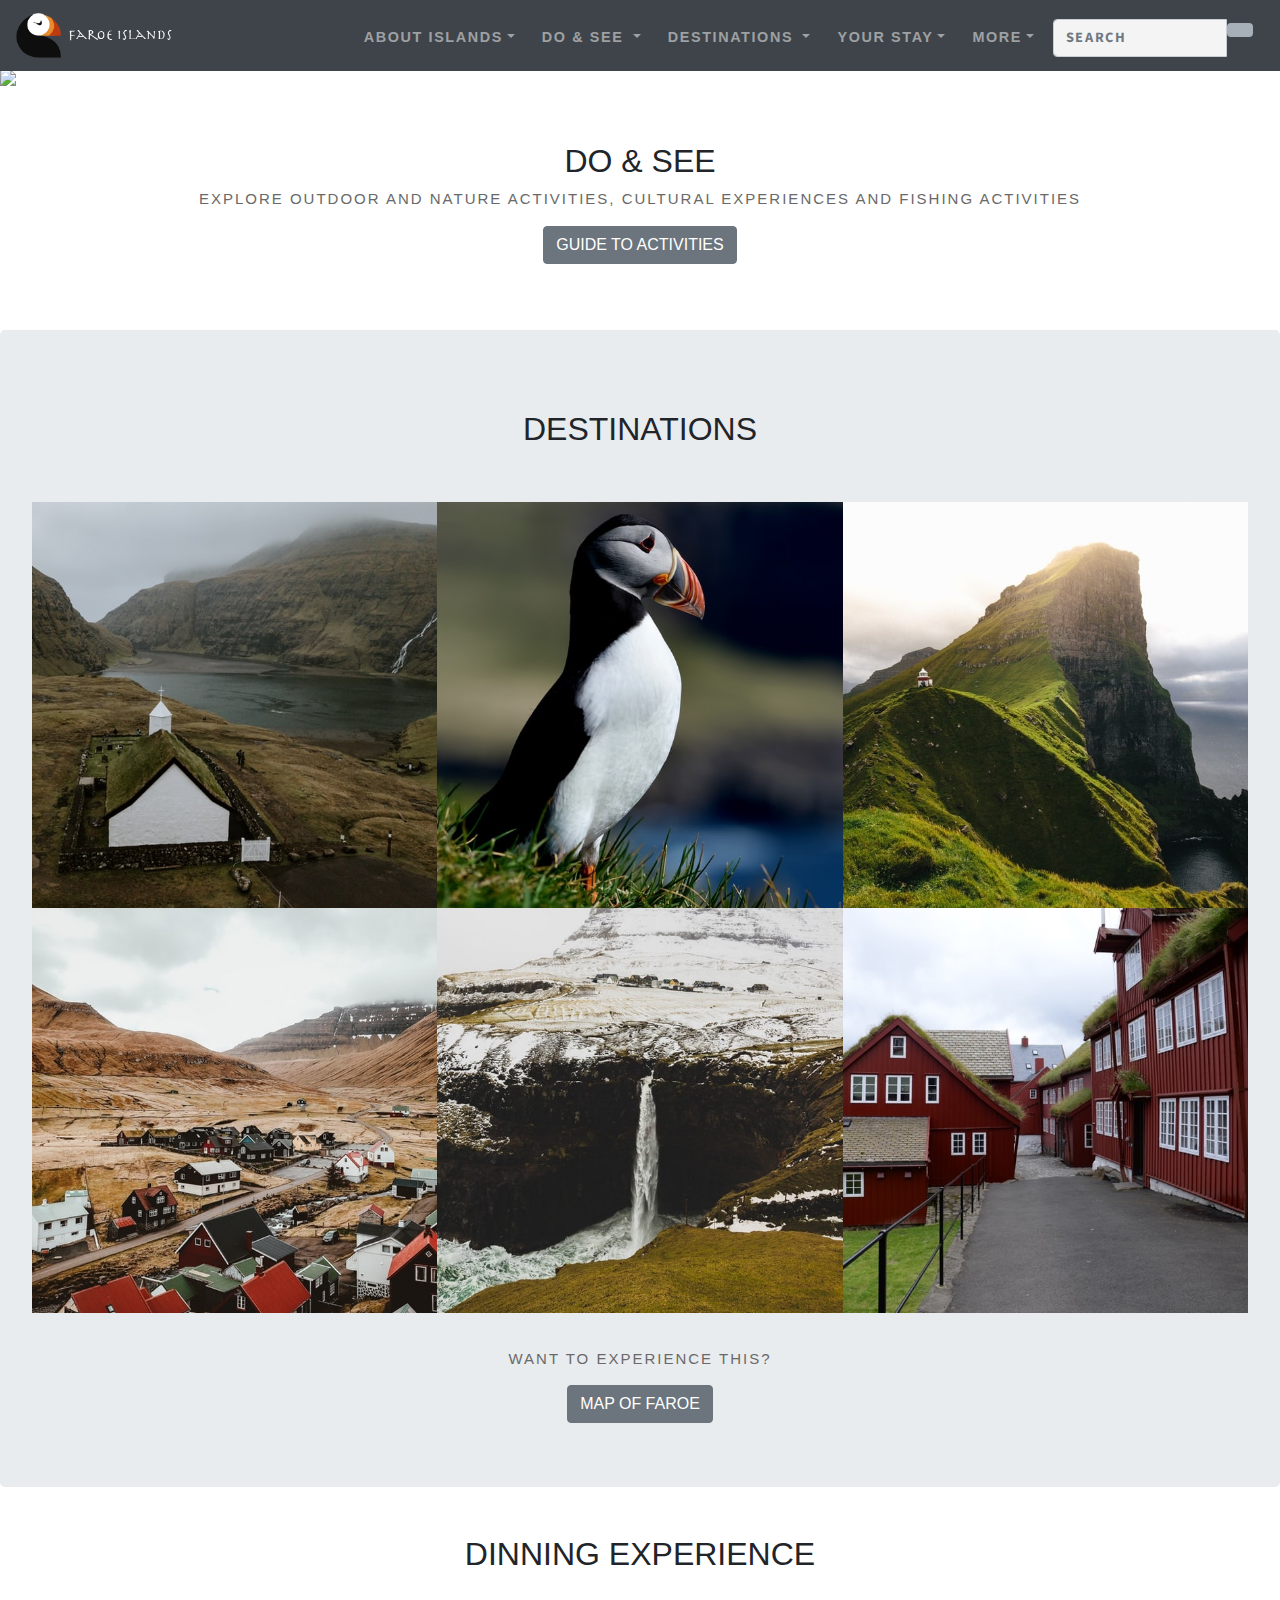
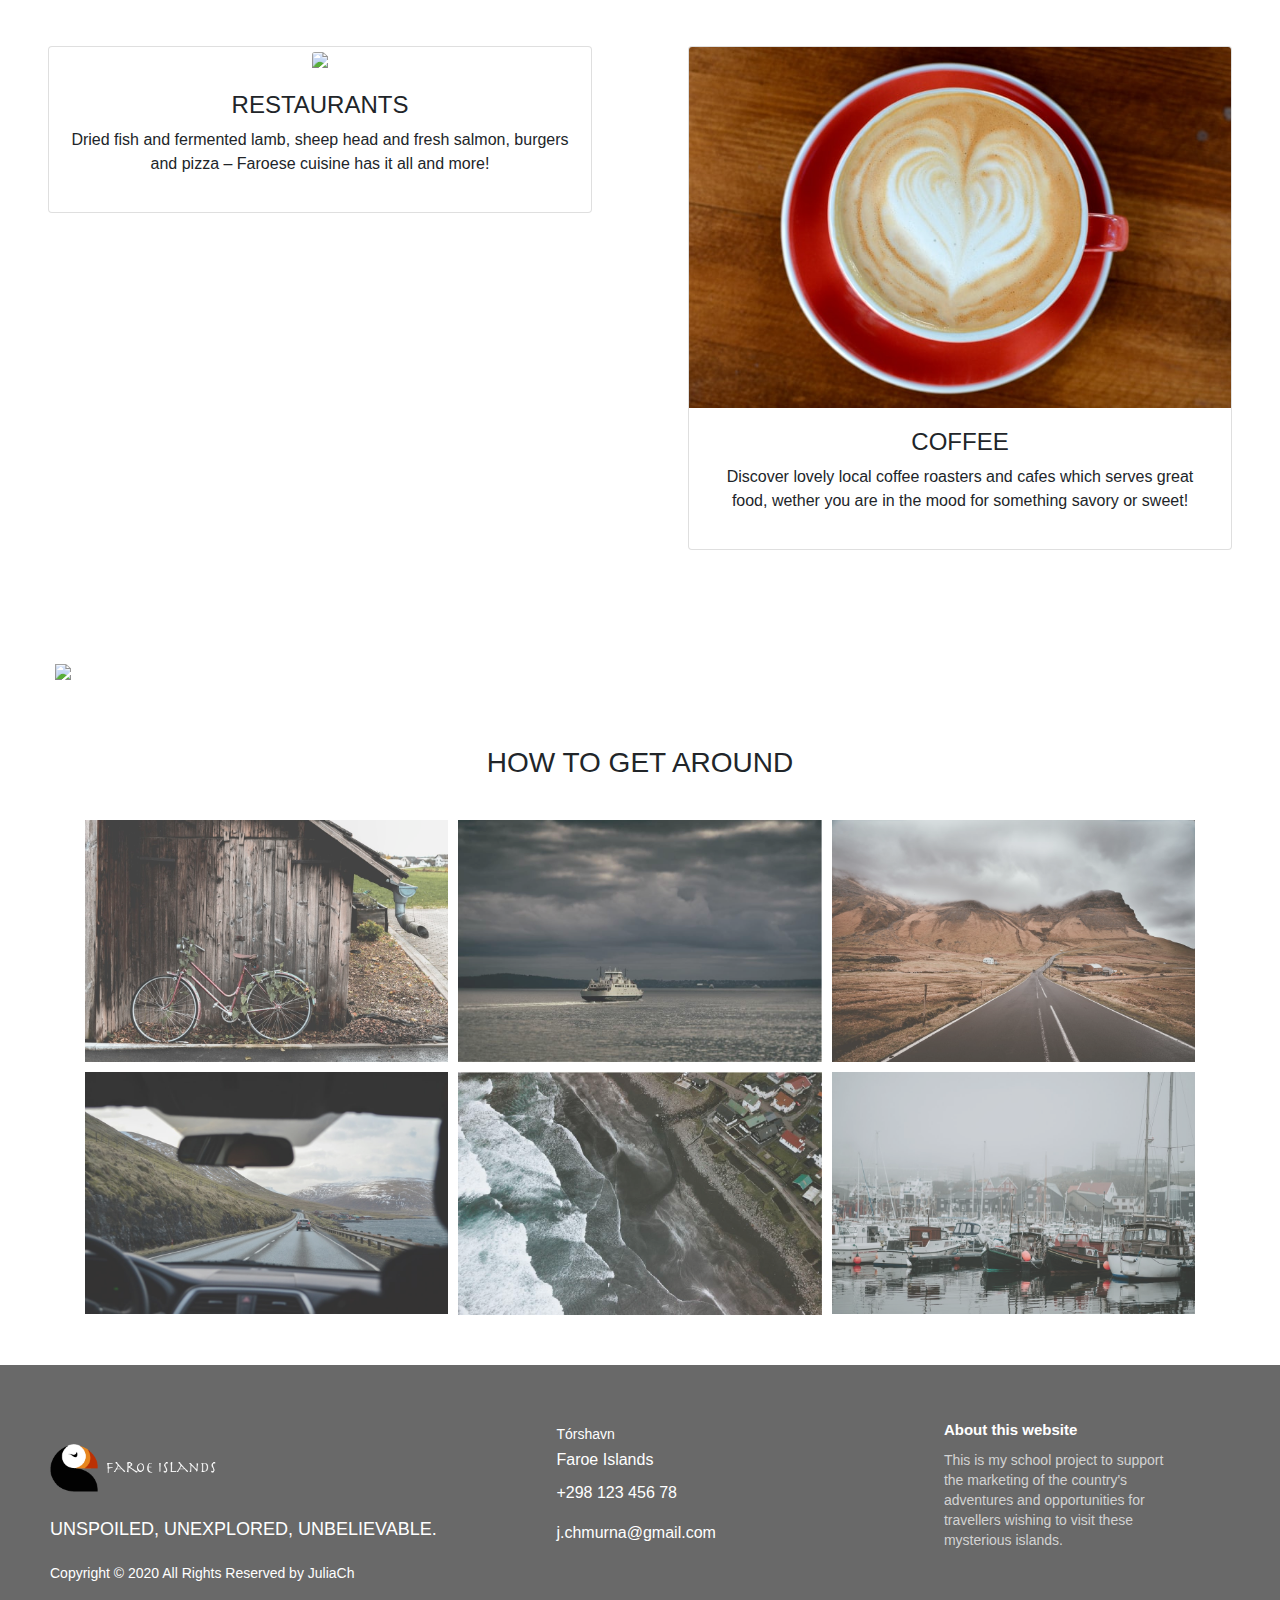
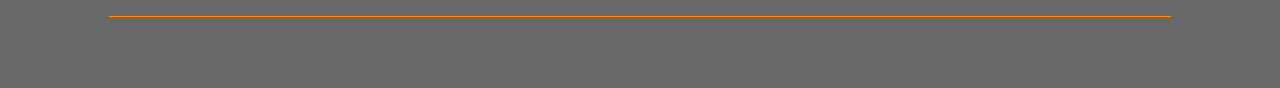
==== index.html @ 55c0b0cd "Add Rest" ====
<!DOCTYPE html>
<html lang="en">
<head>
	<meta charset="utf-8">
	<meta name="viewport" content="width=device-width, initial-scale=1">
	<title>Visit Faroe Islands</title>
	<link rel="stylesheet" href="style.css">
    <link rel="stylesheet" href="bootstrap-4.1.3-dist/css/bootstrap.min.css">
    <link rel="stylesheet" href="css/fixed.css">
    
</head>

<body data-spy="scroll" data-target="#navbarResponsive">

<!--- Start About Faroe Section -->
<div id="about faroe" >

<!--- Navigation -->
<nav class="navbar navbar-expand-xl navbar-dark bg-dark fixed-top">
    <a class="navbar-brand" href="index.html"><img src="img/pufi.png" alt="logo">
    </a>
    <button class="navbar-toggler" type="button" data-toggle="collapse" data-target="#navbarResponsive">
    <span class="navbar-toggler-icon"></span>
    </button>
    
    <div class="collapse navbar-collapse" id="navbarResponsive">
        <ul class="navbar-nav ml-auto">
            
            <li class="nav-item dropdown">
                <a class="nav-link dropdown-toggle" href="about.html" id="navbarDropdown" role="button" data-toggle="dropdown">About Islands</a>
                <div class="dropdown-menu" aria-labelledby="navbarDown">
                    <a class="dropdown-item" href="about.html#practical">Practical Info</a>
                    <a class="dropdown-item" href="about.html#nature">Nature</a>
                    <a class="dropdown-item" href="about.html#culture">Culture</a>
                    

                </div>
            </li>
            
            
            
            <li class="nav-item dropdown">
                <a class="nav-link dropdown-toggle" href="do&see.html" id="navbarDropdown" role="button" data-toggle="dropdown">Do & See </a>
                <div class="dropdown-menu" aria-labelledby="navbarDown">
                    <a class="dropdown-item" href="do&see.html#activities">Activities</a>
                    <a class="dropdown-item" href="do&see.html#events">Events</a>
                </div>
            </li>
            
            
            <li class="nav-item dropdown">
                <a class="nav-link dropdown-toggle" href="destinations.html" id="navbarDropdown" role="button" data-toggle="dropdown">Destinations </a>
                <div class="dropdown-menu" aria-labelledby="navbarDown">
                    <a class="dropdown-item" href="destinations.html#mapoffaroe">Map of Faroe</a>
                    <a class="dropdown-item" href="destinations.html#destinationsbyinterest">Destinations by interest</a>
                </div>
            </li>
            
            
            
        
            <li class="nav-item dropdown">
                <a class="nav-link dropdown-toggle" href="stay.html" id="navbarDropdown" role="button" data-toggle="dropdown">Your Stay</a>
                <div class="dropdown-menu" aria-labelledby="navbarDown">
                    <a class="dropdown-item" href="stay.html#transport">Transport</a>
                    <a class="dropdown-item" href="stay.html#accommodation">Accommodation</a>
                    <a class="dropdown-item" href="stay.html#restaurants">Restaurants</a>
                </div>
            </li>
            
            
            
            
            
            <li class="nav-item dropdown">
                <a class="nav-link dropdown-toggle" href="#" id="navbarDropdown" role="button" data-toggle="dropdown">More</a>
                <div class="dropdown-menu" aria-labelledby="navbarDown">
                    <a class="dropdown-item" href="more.html#gallery">Gallery</a>
                    <a class="dropdown-item" href="more.html#artickles">Articles</a>
                </div>
            </li>
            
            
            
           <li>
                <form class="navbar-form" role="search">
                    <div class="input-group">
                    <input type="text" class="form-control" placeholder="Search" name="q"/>
                    <div class="input-group-btn">
                    <button class="btn btn-default" type="submit"><i class="fa fa-search"></i></button>
                    </div>
                    </div>
                </form>    
            </li>
            
            
        </ul>
    </div>
</nav>
<!--- End Navigation -->

 

</div> <!--- End Carouel Inner -->
    
  
    
    
    
    
    <div id="carouselExampleIndicators" class="carousel slide" data-ride="carousel" data-interval="5000">
    <ol class="carousel-indicators">
        <li data-target="#carouselExampleIndicators" data-slide-to="0" class="active"></li>
        <li data-target="#carouselExampleIndicators" data-slide-to="1"></li>
        <li data-target="#carouselExampleIndicators" data-slide-to="2"></li> 
    </ol>
    
    <div class="carousel-inner" role="listbox">  
        <!--- 1.slide -->
        <div class="carousel-item active">
            <img class="d-block w-100" src="img/front/waterfall.jpg">
            <div class="carousel-caption d-none d-md-block">
                <h1>WELCOME TO MYSTICAL FAROE ISLANDS</h1>
                <a class="btn btn-outline-light btn-lg" href="more.html#gallery">Explore</a>
            </div>
        </div>
        <!--- 2. slide -->
        <div class="carousel-item">
            <img class="d-block w-100" src="img/front/2.jpg">
            <div class="carousel-caption d-none d-md-block">
                <h1>WELCOME TO MYSTICAL FAROE ISLANDS</h1>
                <a class="btn btn-outline-light btn-lg" href="more.html#gallery">Explore</a>
            </div>
        </div>
        <!--- 3. slide -->
        <div class="carousel-item">
            <img class="d-block w-100" src="img/front/rocks.jpg">
            <div class="carousel-caption d-none d-md-block">
                <h1>WELCOME TO MYSTICAL FAROE ISLANDS</h1>
                <a class="btn btn-outline-light btn-lg" href="more.html#gallery">Explore</a>
            </div>
        </div>
      </div> <!--- End Carouel Inner -->  
        
    <!--- Previous and Next Buttons --> 
    <a class="carousel-control-prev" href="#carouselExampleIndicators" role="button" data-slide="prev">
        <span class="carousel-control-prev-icon" aria-hidden="true"></span>
    </a>
    
    <a class="carousel-control-next" href="#carouselExampleIndicators" role="button" data-slide="next">
        <span class="carousel-control-next-icon" aria-hidden="true"></span>
    </a>
    </div><!--- End Image Slider -->    
    

    
    
    
<!--- Start Do & See Section -->
<div id="do & see" class="offset" style="padding-bottom: 50px">
    
<div class="col-12 narrow text-center">
    <h2>DO & SEE</h2>
    <p class="lead">Explore outdoor and nature activities, cultural experiences and fishing activities</p>
    <a class="btn btn-secondary btn-md" href="do&see.html#activities" >GUIDE TO ACTIVITIES</a>
    
</div>
    
</div>
<!--- End Do & See Section -->   
    
    
    
    
    
<!--- Start Destinations Section -->

    <div id="destinations" class="offset">
    <div class="jumbotron container-fluid">
        
        <div class="col-12 text-center">
            <h2 class="heading" style="text-transform: uppercase; padding-bottom: 30px" >Destinations</h2>
        </div>

   
        
    <div class="row no-padding">
    
        <div class="col-sm-4">
            <div class="destinations">
            <a href="destinations.html#destinationsbyinterest">
                <img src="destinations/saksun.jpeg">
                </a>
            </div> 
        </div>
    
    <div class="col-sm-4">
            <div class="destinations">
           <a href="destinations.html#destinationsbyinterest">
                <img src="destinations/mykines.jpeg">
                </a>
            </div>  
        </div>
        
        
        <div class="col-sm-4">
            <div class="destinations">
           <a href="destinations.html#destinationsbyinterest">
                <img src="destinations/kalsoy.jpeg">
                </a>
            </div> 
        </div>
        
        <div class="col-sm-4">
            <div class="destinations">
            <a href="destinations.html#destinationsbyinterest">
                <img src="destinations/gjogv.jpeg">
                </a>
            </div> 
        </div>
        
        <div class="col-sm-4">
            <div class="destinations">
            <a href="destinations.html#destinationsbyinterest">
                <img src="destinations/vagar.jpeg">
                </a>
            </div> 
        </div>
        
        
        <div class="col-sm-4">
            <div class="destinations">
            <a href="destinations.html#destinationsbyinterest">
                <img src="destinations/torshavn.jpeg">
                </a> 
            </div> 
        </div>
    
    
        <div class="col-12 narrow text-center">
        <p class="lead" style="padding-top: 35px;">Want to experience this?</p>
        <a class="btn btn-secondary btn-md" href="destinations.html#mapoffaroe" style="text-transform: uppercase">Map of Faroe</a>
        </div>
    
        
    </div><!--- End Row -->
    </div><!--- End Jumbotron -->
    
    </div>
<!--- End Destinations Section --> 
    
    
<!--- Start Your Stay SectionA-TEAM --> 
    
    <div id="team" class="offset">
        
        <div class="col-12 text-center">
        <h2 class="heading" style="text-transform: uppercase">dinning experience</h2>
        <div class="heading-underline"></div>
        </div>
        
    <div class="row padding">   
        
        <div class="col-md-6">
            <div class="card text-center">
                <a href="stay.html#restaurants">
                <img class="card-img-top" src="img/destinations/koks.jpeg">
                    </a>
                <div class="card-body">
                    <h4 style="text-transform: uppercase">Restaurants</h4>
                    <p>Dried fish and fermented lamb, sheep head and fresh salmon, burgers and pizza – Faroese cuisine has it all and more!</p>
                </div>
            </div>
        </div>  
        
        <div class="col-md-6">
            <div class="card text-center">
                <a href="destinations.html#coffee">
                <img class="card-img-top" src="img/kaffe.jpeg">
                </a>
                <div class="card-body">
                    <h4 style="text-transform: uppercase">Coffee</h4>
                    <p>Discover lovely local coffee roasters and cafes which serves great food, wether you are in the mood for something savory or sweet!</p>
                </div>
            </div>
        </div> 
        
    </div> <!---End of Row -->
    
    </div>
    
<!--- End Your Stay SectionA-TEAM -->

    
<!--- Start Your TEST na 2.jumbotron -->  
<div id="#transport">
 <div class="imagetop"><img src="img/byinterest.jpeg"/></div>
    
<h3 style="text-transform: uppercase; padding-bottom: 30px; text-align: center;">How to get around</h3> 
<div class="container" style="padding-bottom: 40px">
	<div class="gallery">
       
        <div class="content">
             <a href="stay.html#bike">
            <div class="content-overlay"></div>
            
            <img class="content-image" src="img/plan/bike.jpeg" width="100%" height="auto">
                <div class="content-details fadeIn-top">
               <h3>RENT A BIKE</h3>
                    <p>be as a local</p>
                </div>  
            </a>
        </div> 
        
        
        <div class="content">
            <a href="stay.html#car">
            <div class="content-overlay"></div>
            <img class="content-image" src="img/plan/car.jpeg" width="100%" height="auto">
                <div class="content-details fadeIn-top">
               <h3>rent a car</h3>
                    <p>be flexible</p>
                </div>
            </a>
        </div> 
		
        <div class="content">
            <a href="stay.html#ferry">
            <div class="content-overlay"></div>
            <img class="content-image" src="img/plan/ferryc.jpg" width="100%" height="auto">
                <div class="content-details fadeIn-top">
               <h3>Take a ferry</h3>
                    <p>don't get seasick</p>
                </div>
            </a>
        </div> 
        
			
		<div class="content">
            <a href="stay.html#fly">
            <div class="content-overlay"></div>
            <img class="content-image" src="img/plan/flyc.jpg" width="100%" height="auto">
                <div class="content-details fadeIn-top">
               <h3>Take a flight</h3>
                    <p>enjoy views</p>
                </div>
                </a>
        </div> 
		
		<div class="content">
            <a href="stay.html#public">
            <div class="content-overlay"></div>
            <img class="content-image" src="img/plan/public.jpeg" width="100%" height="auto">
                <div class="content-details fadeIn-top">
               <h3>Take public transport</h3>
                    <p>travel with locals</p>
                </div>
                </a>
        </div> 
		
        <div class="content">
            <a href="stay.html#boat">
            <div class="content-overlay"></div>
            <img class="content-image" src="img/plan/boat.jpeg" width="100%" height="auto">
                <div class="content-details fadeIn-top">
               <h3>Take a boat</h3>
                    <p>islands won't stop you</p>
                </div>
                </a>
        </div>  
          
	</div> 
</div>
</div>
   
    
    
    
    
    
    
    
    
    
    
    
    
    
   
<!--- End Your TEST na 2.j --> 
<!--- End Events Section --> 
    
    
<!--- Start Footer -->


<footer class="footer-distributed">

			<div class="footer-left">

                <div>
                <img src="img/pufi.png">
                <a href="about.html"></a>
                </div>
				
                <div class="text">
				<p>Unspoiled, Unexplored, Unbelievable.</p>
                </div>
                
                <p class="copyright-text">Copyright &copy; 2020 All Rights Reserved by 
         JuliaCh
            </p>
                
                
			</div>

			<div class="footer-center">

				<div>
					<i class="fa fa-map-marker"></i>
					<p><span>Tórshavn</span> Faroe Islands</p>
				</div>

				<div>
					<i class="fa fa-phone"></i>
					<p>+298 123 456 78</p>
				</div>

				<div>
					<i class="fa fa-envelope"></i>
					<p><a href="mailto:sj.chmurna@gmail.com">j.chmurna@gmail.com</a></p>
				</div>

			</div>

			<div class="footer-right">

				<p class="footer-company-about">
					<span>About this website</span>
					This is my school project to support the marketing of the country's adventures and opportunities for travellers wishing to visit these mysterious islands.

				</p>

				<div class="footer-icons">

					<a href="https://www.facebook.com/VisitFaroeIslands/" target="_blank"><i class="fab fa-facebook-square"></i></a>
                    <a href="https://www.instagram.com/visitfaroeislands/?hl=en" target="_blank"><i class="fab fa-instagram"></i></a>
                    <a href="https://twitter.com/visitfaroe?lang=en" target="_blank"><i class="fab fa-twitter-square"></i></a>

				</div>

			</div>
            <hr class="socket">
   
		</footer>

<!--- End Footer-->
<!--- Script Source Files -->
<script src="js/jquery-3.3.1.min.js"></script>
<script src="bootstrap-4.1.3-dist/js/bootstrap.min.js"></script>
<script src="https://use.fontawesome.com/releases/v5.6.1/js/all.js"></script>
<!--- End of Script Source Files -->

   
    
</body>
</html>
---- style.css ----
@import url('https://fonts.googleapis.com/css?family=Source+Sans+Pro:400,600&display=swap');

body{
    overflow-x: hidden;
    font-family: 'Source Sans Pro', ;
    color: #505962; 
}

.offset:before {
    height: 3.8rem;
    margin-top: -3.8rem;
    content: "";
    display: block;
}

.navbar {
    text-transform: uppercase;
    font-weight: 700;
    font-size: .9rem;
    letter-spacing: .1rem;
    background-color: rgba (0, 0, 0, 0.6) !important; 
    opacity: 0.95;
}
.navbar-brand img {
    height: 45px; 
}
.navbar-nav li {
    padding-right: .7rem;   
}
.navbar-dark .navbar-nav .navbar-form {
    padding-top: .3rem;
}

.navbar-dark .navbar-nav .nav-link {
    padding-top: .8rem;
}

.navbar-dark .navbar-nav .nav-link.active,
.navbar-dark .navbar-nav .nav-link:hover {
    color: darkorange!important; 
}

.navbar-nav .dropdown-menu {
    font-family: 'Source Sans Pro';
    text-transform: uppercase;
    font-weight: 700;
    font-size: .9rem;
    letter-spacing: .1rem;
    width: 250px;
}


.navbar-dark .navbar-nav .dropdown-item.active,
.navbar-dark .navbar-nav .dropdown-item:hover {
    color: darkorange!important; 
}
.navbar-dark .navbar-nav .fa-search.active,
.navbar-dark .navbar-nav .fa-search:hover {
    color: darkorange!important; 
}

.navbar-form input {
    font-family: 'Source Sans Pro';
    text-transform: uppercase;
    font-weight: 700;
    font-size: .9rem;
    letter-spacing: .1rem;
    background-color: white; 
    opacity: 0.95;
}

.navbar-form button {
    background-color: #A3ACB6; 
}

.navbar-form {
    width: 200px;
}




/*--- Carousel --*/


#carouselExampleIndicators .btn-lg {
    border-width: medium;
    border-radius: 0;
    font-size: 0.8rem;
    text-transform: uppercase;
    margin-top: .5rem;
}

#carouselExampleIndicators .carousel-caption {
  position: absolute;
  right: ((100% - $carousel-caption-width) / 2);
  bottom: 20px;
  left: ((100% - $carousel-caption-width) / 2);
  z-index: 10;
  padding-top: 20px;
  padding-bottom: 20px;
  top: 50%;
  text-align: center;
}

.carousel-item {
    padding-top: 70px;
    padding-bottom: 40px;
}

/*-- Do & See Section --*/

.jumbotron {
    border-radius: 0;
    padding: 3rem 0 1rem;
    margin-bottom: 0;
}
h3.heading {
    font-size: 1.9rem;
    font-weight: 700;
    text-transform: uppercase;
    padding-bottom: 1.9rem;
}

/*--- Destinations Photos --*/

.destinations img {
    max-width: 100%;
    transition: transform .5s ease;
}
.row.no-padding [class*=col-] {
    padding: 0;
}
.destinations img:hover {
    transform: scale(1.1);
    cursor: zoom-in;
}
.destinations {
    overflow: hidden;
}
.card {
    margin: 2rem;
}


/*--- Media queries Carousel --*/
@media (max-width: 767px) {
        #carouselExampleIndicators .carousel-caption h1 {
        font-size: 1rem;
        letter-spacing: .15rem;
        padding-bottom: .5rem;
        text-align: center;
        }
        #carouselExampleIndicators .btn-lg {
        font-size: .5rem;
        border-width:thin;
        border-radius: 0;
        text-transform: uppercase;
        margin-top: 0;
        }
}



.narrow {
    width: 75%,
    margin: 0 auto;
    padding-top: 2rem;
}



#destinations .p {
    text-align: center;
}
















/*--- Contact and footer --*/

.footer-distributed {
    background-color: dimgrey;
    color: white;
    padding: 2rem 0 2rem;
    margin: 0rem;
    padding: 55px 50px;
}
.footer-distributed img {
    height: 3rem;
    margin: 1.5rem 0;
}
.footer-distributed a {
    color: white;
}
    
hr.socket {
    border-top: .07rem solid darkorange;
    width: 90%;
    text-align: right;
}




.footer-distributed .footer-left,
.footer-distributed .footer-center,
.footer-distributed .footer-right{
	display: inline-block;
	vertical-align: top;
}

/* Footer left */

.footer-distributed .footer-left {
	width: 40%;
}

.footer-distributed .footer-left .text {
	text-transform: uppercase;
    font-size: 18px;
}

.footer-distributed .footer-left .copyright-text {
	font-size: 14px;
    margin-top: 20px;
    font-weight: lighter;
}


/* Footer Center */

.footer-distributed .footer-center{
	width: 35%;
}

.footer-distributed .footer-center i{
	color: #ffffff;
	font-size: 25px;
	width: 38px;
	height: 38px;
	border-radius: 50%;
	text-align: center;
	line-height: 42px;
	margin: 10px 15px;
	vertical-align: middle;
}

.footer-distributed .footer-center i.fa-envelope{
	font-size: 17px;
	line-height: 38px;
}

.footer-distributed .footer-center p {
	display: inline-block;
	color: #ffffff;
    font-weight:400;
	vertical-align: middle;
	margin:0;
}

.footer-distributed .footer-center p span {
	display:block;
	font-weight: normal;
	font-size:14px;
	line-height:2;
}

.footer-distributed .footer-center p a:hover{
	color: darkorange;
}

.footer-distributed .footer-links a:before {
  content: "|";
  font-weight:300;
  font-size: 20px;
  left: 0;
  color: #fff;
  display: inline-block;
  padding-right: 5px;
}

.footer-distributed .footer-links .link-1:before {
  content: none;
}

/* Footer Right */

.footer-distributed .footer-right{
	width: 20%;
}

.footer-distributed .footer-company-about{
	line-height: 20px;
	color:  lightgrey;
	font-size: 14px;
	font-weight: normal;
	margin: 0;
}

.footer-distributed .footer-company-about span{
	display: block;
	color:  #ffffff;
	font-size: 15px;
	font-weight: bold;
	margin-bottom: 10px;
}



footer svg.svg-inline--fa {
    font-size: 1.6rem;
    margin: 1.2rem .5rem 0 0;
}
footer svg.svg-inline--fa:hover {
    color: darkorange;
}
.footer-right a:hover {
    color: darkorange;  
}



@media (max-width: 767px) {

	.footer-distributed{
		font: 14px font-family: 'Source Sans Pro';
	}

	.footer-distributed .footer-left,
	.footer-distributed .footer-center,
	.footer-distributed .footer-right{
		display: block;
		width: 100%;
		margin-bottom: 40px;
		text-align: center;
	}

	.footer-distributed .footer-center i{
		margin-left: 0;
	}

}


/*--gallery clickable--*/
.gallery { 
    -webkit-column-count: 3;
    -moz-column-count: 3;
    column-count: 3;
    -webkit-column-gap: 10px;
    -moz-column-gap: 10px;
    column-gap: 10px;
    margin-top: 10px;
    overflow: hidden;
}

.gallery img { 
    width: 100%; 
    height: auto;
    transition: 800ms;
    margin-bottom: 10px;
    opacity: 0.8;
    
}

.gallery img:hover {
    opacity: 0.6;
}


@media screen and (max-width: 767px) {
	.gallery { 
        -webkit-column-count: 2;
        -moz-column-count: 2;
        column-count: 2;
    }
	.gallery div { margin: 0; 
        width: 200px;
    }
}

@media screen and (max-width: 479px) {
    .gallery { 
        -webkit-column-count: 1;
        -moz-column-count: 1;
        column-count: 1;
    }
    .gallery div { 
        margin: 0; 
        width: 200px;
    }
}






.overlay { 
  color:white;
  position: absolute;
  z-index:12;
  top:70%;
  left:0;
  width:100%;
  text-align:center;
}


.gallery .content {
  position: relative;
  width: 100%;
  max-width: 400px;
  max-height: 320px;
  margin: 0px;
  overflow: hidden;
  float:inherit;
}

.gallery .content-overlay {
  position: absolute;
  height: 100%;
  width: 100%;
  left: 0;
  top: 0;
  bottom: 0;
  right: 0;
  opacity: 0;
  -webkit-transition: all 0.4s ease-in-out 0s;
  -moz-transition: all 0.4s ease-in-out 0s;
  transition: all 0.4s ease-in-out 0s;
}

.content:hover .content-overlay {
  opacity: 0.3;
}

.content-image {
  width: 100%;
  height: 100%;
}

.content-details {
  position: absolute;
  text-align: center;
  padding-left: 1em;
  padding-right: 1em;
  width: 100%;
  top: 50%;
  left: 50%;
  opacity: 0;
  -webkit-transform: translate(-50%, -50%);
  -moz-transform: translate(-50%, -50%);
  transform: translate(-50%, -50%);
  -webkit-transition: all 0.3s ease-in-out 0s;
  -moz-transition: all 0.3s ease-in-out 0s;
  transition: all 0.3s ease-in-out 0s;
}

.content:hover .content-details {
  top: 50%;
  left: 50%;
  opacity: 1;
}

.content-details h3 {
  color: #fff;
    font-size: 20px;
  font-weight: 600;
  letter-spacing: 2px;
  margin-bottom: 8px;
  text-transform: uppercase;
}
.content-details p {
  color: #fff;
    font-size: 15px;
  font-weight: 300;
  letter-spacing: 2px;
  margin-bottom: 15px;
  text-transform: uppercase;
}

.fadeIn-top {
  top: 40%;
}


/*---first image in destinations --*/

.imagetop img {
  width: 100%;
  display: block;
  padding-top: 50px;
    padding-bottom: 50px;
}
.imagetop img {
  margin: 1rem;
}
@media (min-width: 767px) {
  .imagetop img {
    max-width: 1170px;
    margin: 1rem auto;
  } 
}








.col-12 p {
  color: dimgray;
    font-size: 15px;
  font-weight: 300;
  letter-spacing: 2px;
  margin-bottom: 15px;
  text-transform: uppercase;
}


/*---mediaDestinations--*/
@media screen and (max-width: 767px) {
	.row no-padding { 
        -webkit-column-count: 2;
        -moz-column-count: 2;
        column-count: 2;
    }
	.row no-padding div { margin: 0; 
        width: 200px;
    }
}

@media screen and (max-width: 479px) {
    .row no-padding { 
        -webkit-column-count: 1;
        -moz-column-count: 1;
        column-count: 1;
    }
    .row no-padding div { 
        margin: 0; 
        width: 200px;
    }
}






.col-12 .btn-secondary:hover {
    background-color: darkorange!important; 
}
---- css/fixed.css ----
/*--- Extra Bootstrap Column Padding --*/
[class*="col-"] {
  padding: 1rem;
}

/*--- Bootstrap Mobile Gutter Fix --*/
.row, .container-fluid {
margin-left: 0px!important;
margin-right: 0px!important;
}

/*--- Fix for Fixed Navbar jumping on scroll --*/
.fixed-top  {
 -webkit-backface-visibility: hidden;
}

/*--- Fixed Landing Page Section --*/
.landing {
  position: relative;
  width: 100%;
  height: 100vh;
  display: table;
  z-index: -1;
}
.home-wrap {
  clip: rect(0, auto, auto, 0);
  position: absolute;
  top: 0;
  left: 0;
  width: 100%;
  height: 100%;
}
.home-inner {
  position: fixed;
  display: table;
  top: 0;
  left: 0;
  width: 100%;
  height: 100%;
  background-size: cover;
  background-position: center center;
  -webkit-transform: translateZ(0);
          transform: translateZ(0);
  will-change: transform;
}

/*--- iOS Fixed Background Image --*/
.fixed-background {
  position: relative;
  width: 100%;
}
.fixed-wrap {
  clip: rect(0, auto, auto, 0);
  position: absolute;
  top: 0;
  left: 0;
  width: 100%;
  height: 100%;
  z-index: -999!important;
}
.fixed {
  position: fixed;
  display: block;
  top: 0;
  left: 0;
  width: 100%;
  height: 100%;
  background-size: cover;
  background-position: center center;
  -webkit-transform: translateZ(0);
          transform: translateZ(0);
  will-change: transform;
}
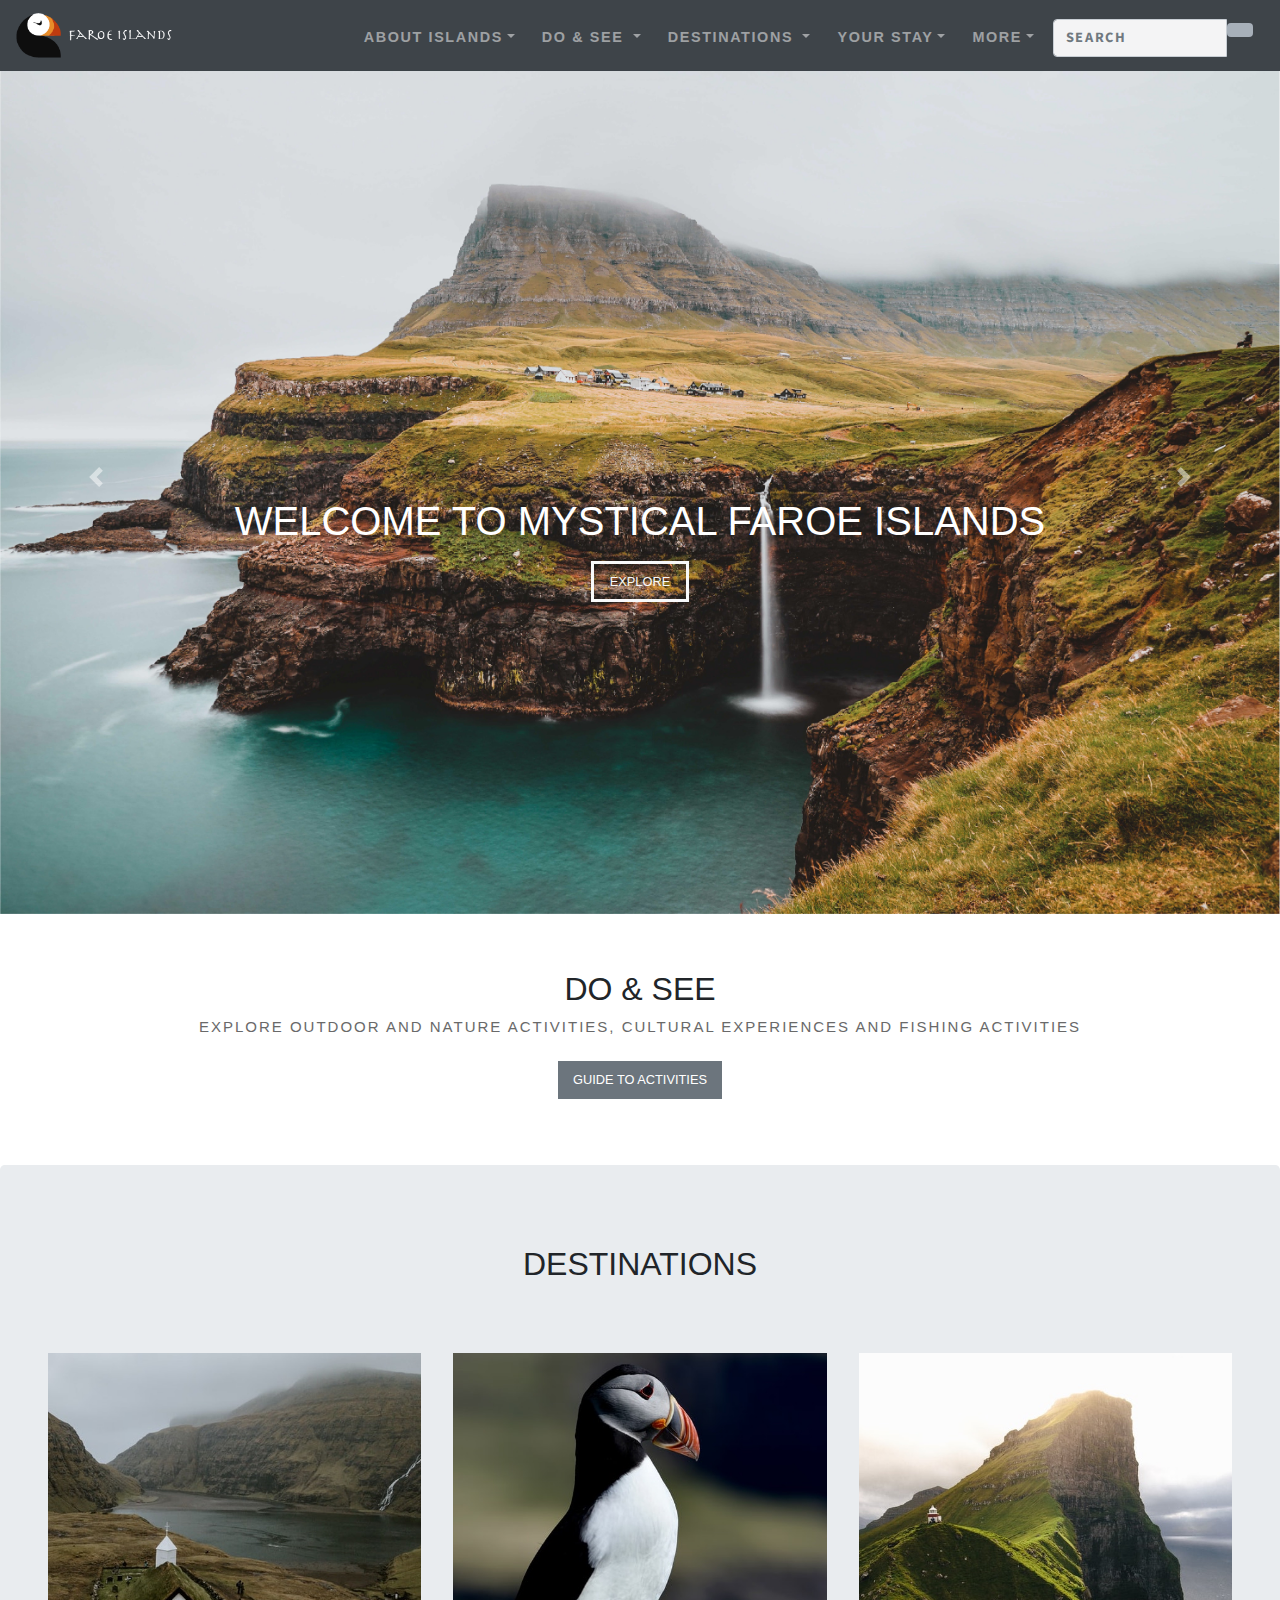
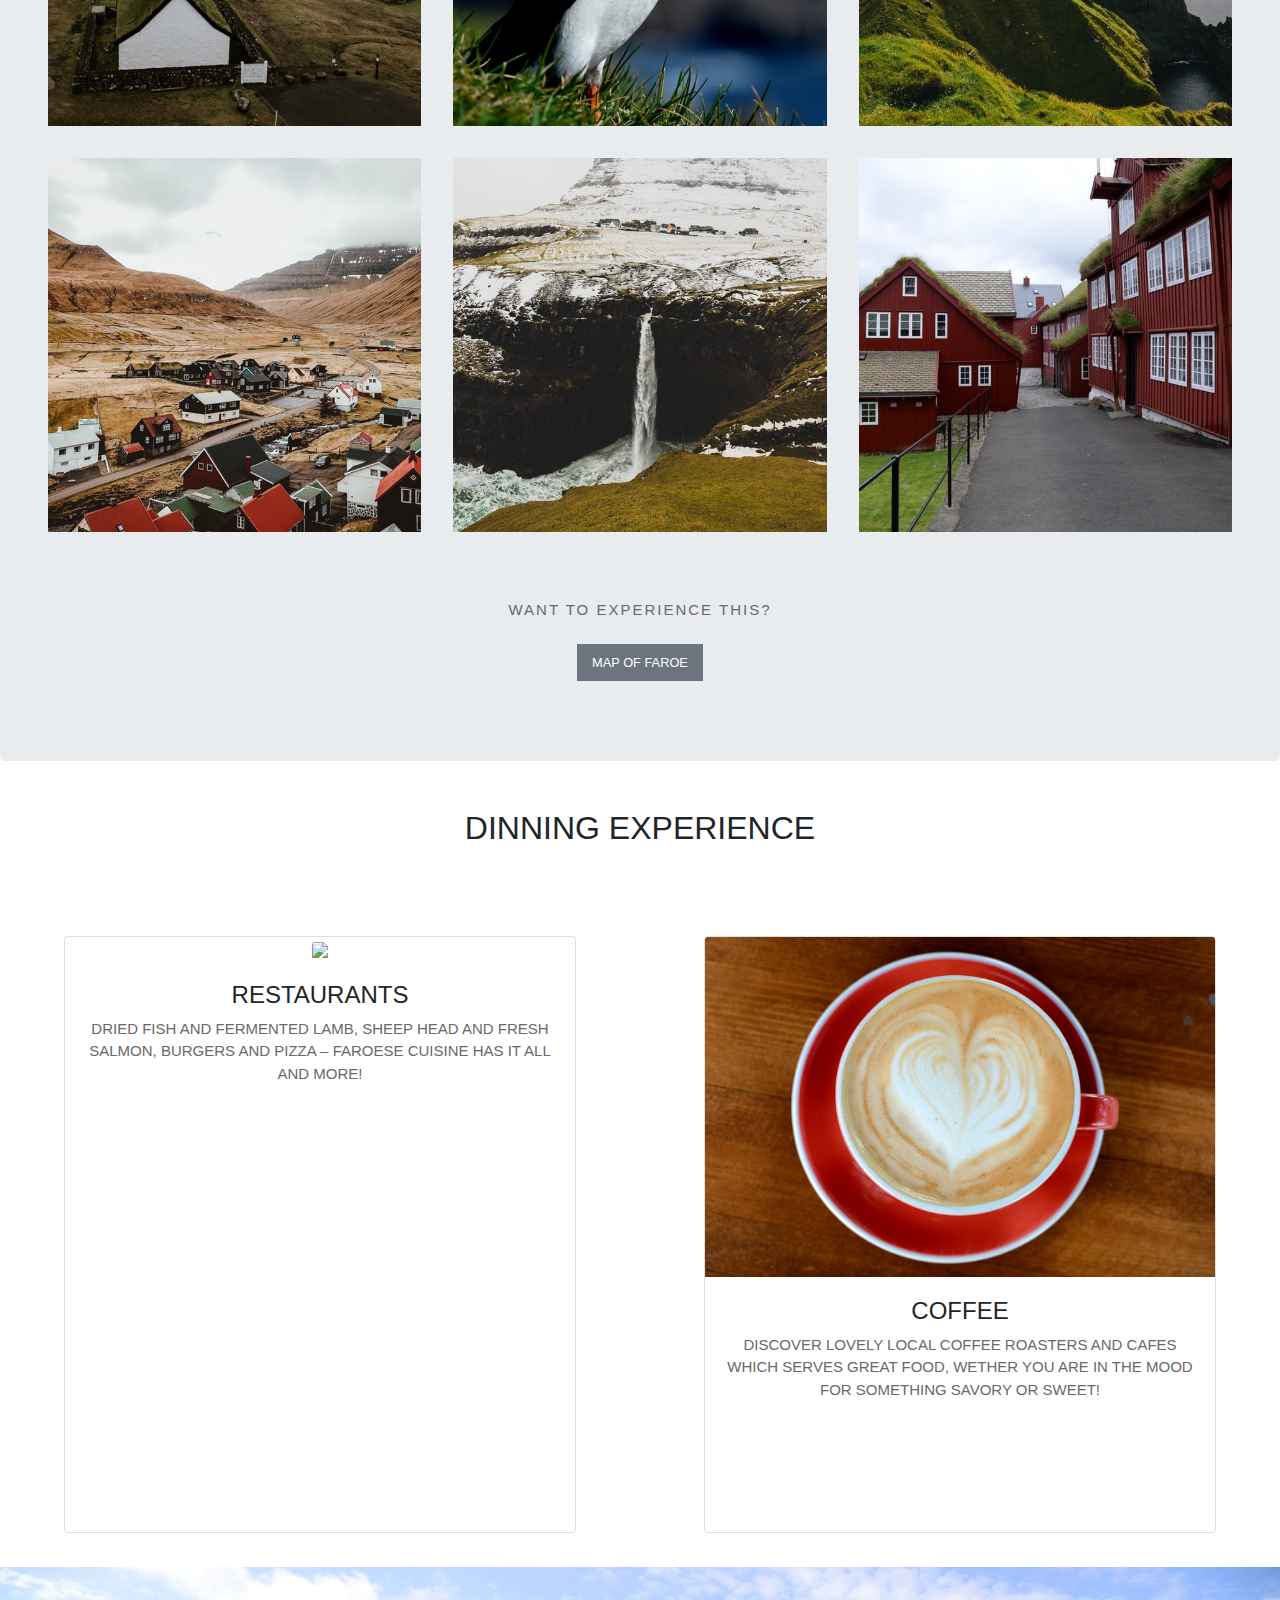
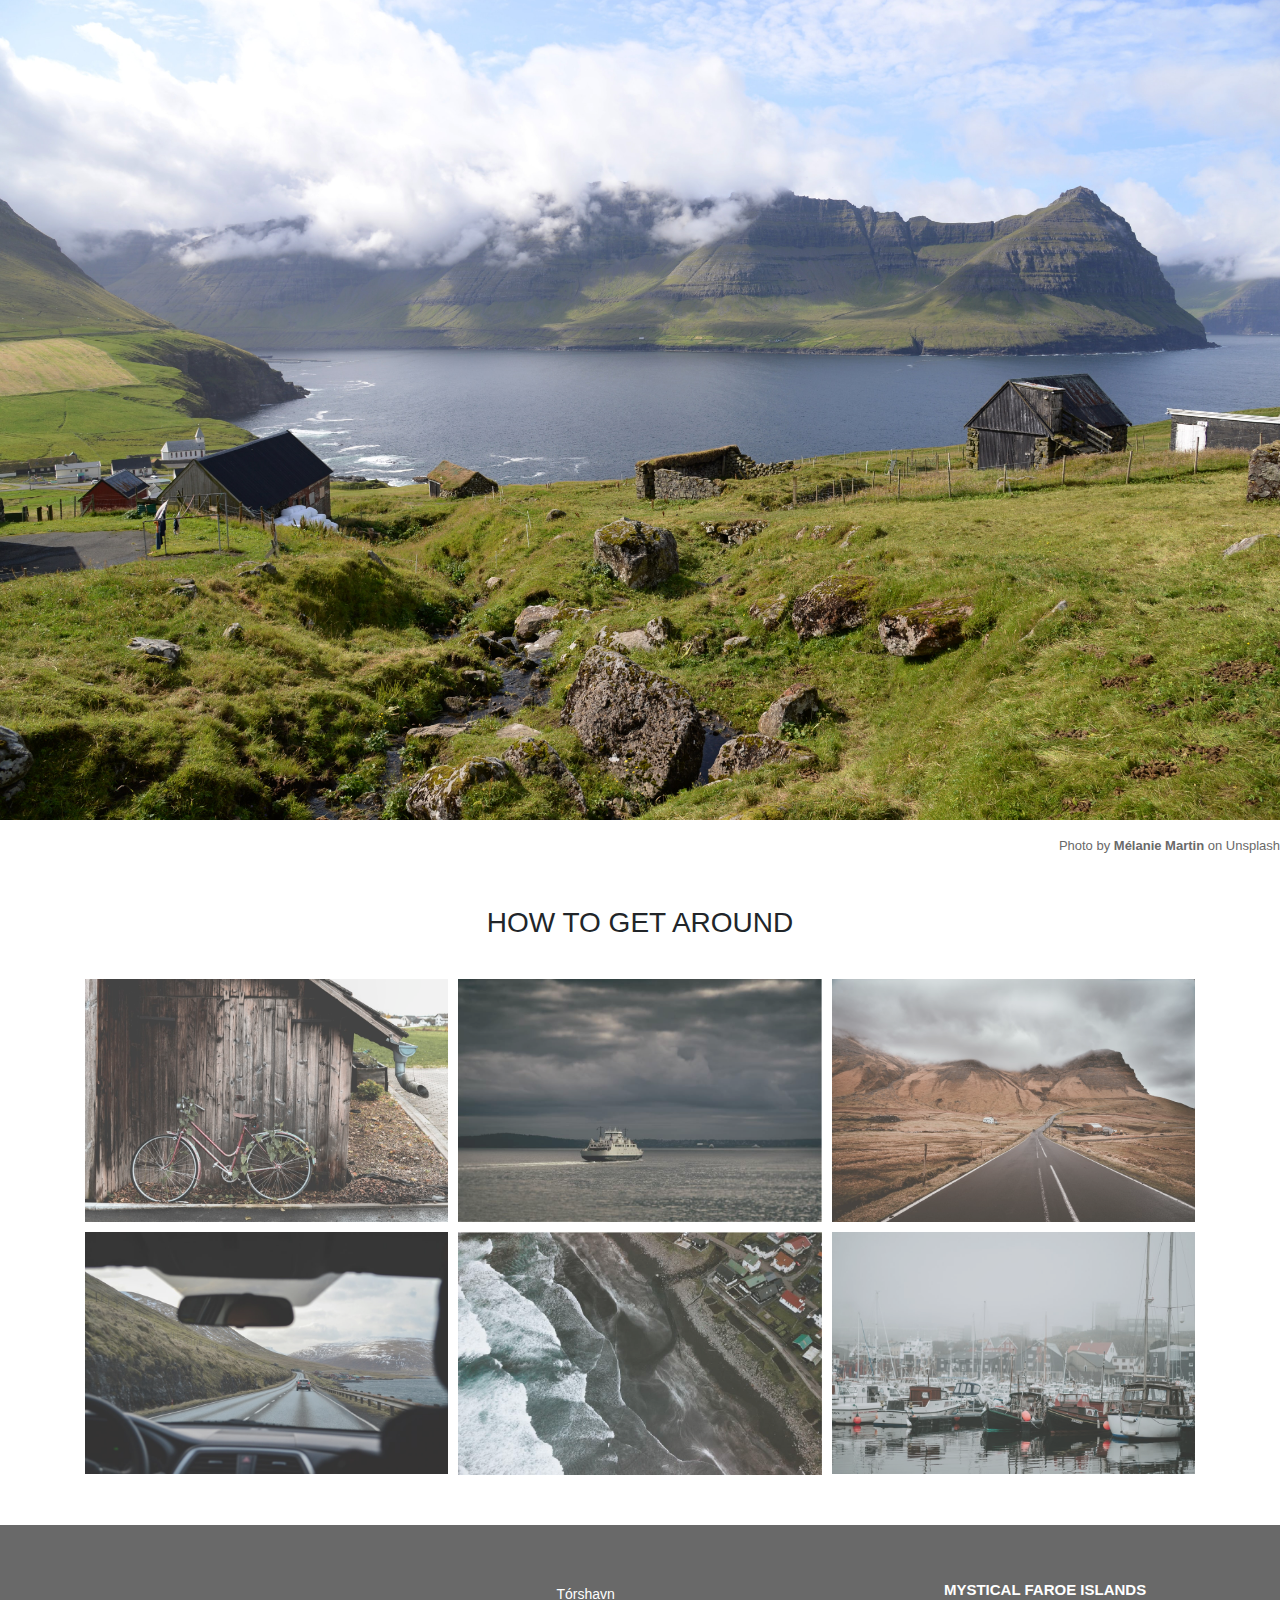
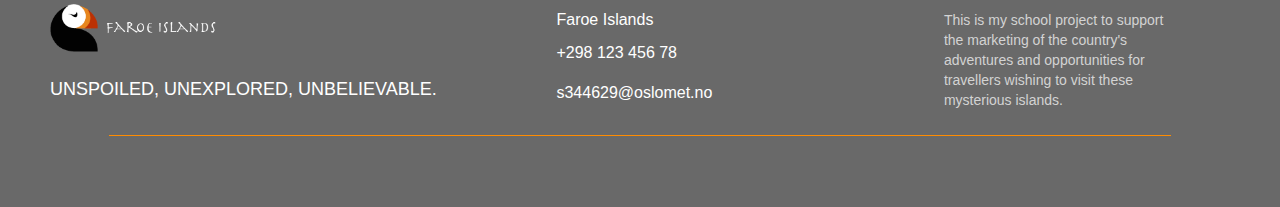
==== commit bf0c48e5: "Small changes" ====
--- a/index.html
+++ b/index.html
@@ -118,7 +118,7 @@
     <div class="carousel-inner" role="listbox">  
         <!--- 1.slide -->
         <div class="carousel-item active">
-            <img class="d-block w-100" src="img/front/waterfall.jpg">
+            <img class="d-block w-100" src="img/front/waterfalll.jpg">
             <div class="carousel-caption d-none d-md-block">
                 <h1>WELCOME TO MYSTICAL FAROE ISLANDS</h1>
                 <a class="btn btn-outline-light btn-lg" href="more.html#gallery">Explore</a>
@@ -262,7 +262,7 @@
     <div class="row padding">   
         
         <div class="col-md-6">
-            <div class="card text-center">
+            <div class="card bm--card-equal-height text-center">
                 <a href="stay.html#restaurants">
                 <img class="card-img-top" src="img/destinations/koks.jpeg">
                     </a>
@@ -274,7 +274,7 @@
         </div>  
         
         <div class="col-md-6">
-            <div class="card text-center">
+            <div class="card bm--card-equal-height text-center">
                 <a href="destinations.html#coffee">
                 <img class="card-img-top" src="img/kaffe.jpeg">
                 </a>
@@ -294,9 +294,12 @@
     
 <!--- Start Your TEST na 2.jumbotron -->  
 <div id="#transport">
- <div class="imagetop"><img src="img/byinterest.jpeg"/></div>
-    
-<h3 style="text-transform: uppercase; padding-bottom: 30px; text-align: center;">How to get around</h3> 
+ <div class="imagetop"><img src="img/land.jpg"/>
+    <p style="text-align: right; color: dimgray;
+    font-size: 13px;
+  font-weight: 400;">Photo by <a href="https://unsplash.com/photos/3JcbrxyJfy0" style=" color: dimgray;font-weight: 550;">Mélanie Martin</a> on Unsplash</p>
+    </div>
+<h3 style="text-transform: uppercase; padding-bottom: 30px; padding-top: 50px; text-align: center;">How to get around</h3> 
 <div class="container" style="padding-bottom: 40px">
 	<div class="gallery">
        
@@ -407,9 +410,7 @@
 				<p>Unspoiled, Unexplored, Unbelievable.</p>
                 </div>
                 
-                <p class="copyright-text">Copyright &copy; 2020 All Rights Reserved by 
-         JuliaCh
-            </p>
+                
                 
                 
 			</div>
@@ -428,7 +429,7 @@
 
 				<div>
 					<i class="fa fa-envelope"></i>
-					<p><a href="mailto:sj.chmurna@gmail.com">j.chmurna@gmail.com</a></p>
+					<p><a href="mailto:sj.chmurna@gmail.com">s344629@oslomet.no</a></p>
 				</div>
 
 			</div>
@@ -436,7 +437,7 @@
 			<div class="footer-right">
 
 				<p class="footer-company-about">
-					<span>About this website</span>
+					<span style="text-transform: uppercase">Mystical Faroe Islands</span>
 					This is my school project to support the marketing of the country's adventures and opportunities for travellers wishing to visit these mysterious islands.
 
 				</p>
--- a/style.css
+++ b/style.css
@@ -128,18 +128,15 @@
     max-width: 100%;
     transition: transform .5s ease;
 }
-.row.no-padding [class*=col-] {
-    padding: 0;
-}
+
 .destinations img:hover {
     transform: scale(1.1);
-    cursor: zoom-in;
 }
 .destinations {
     overflow: hidden;
 }
 .card {
-    margin: 2rem;
+    margin: 3rem;
 }
 
 
@@ -504,29 +501,39 @@
   width: 100%;
   display: block;
   padding-top: 50px;
-    padding-bottom: 50px;
+    padding-bottom: 0px;
 }
 .imagetop img {
   margin: 1rem;
 }
 @media (min-width: 767px) {
   .imagetop img {
-    max-width: 1170px;
-    margin: 1rem auto;
+    max-width: 1970px;
+    margin: 1rem auto 0;
   } 
-}
-
-
-
-
-
-
+    .imagetop p {
+    max-width: 1970px;
+    margin: 1rem auto 0;
+  } 
+}
+
+
+
+
+.col-md-6 p {
+  color: dimgray;
+    font-size: 15px;
+  font-weight: 400;
+  letter-spacing: 0px;
+  margin-bottom: 15px;
+  text-transform: uppercase;
+}
 
 
 .col-12 p {
   color: dimgray;
     font-size: 15px;
-  font-weight: 300;
+  font-weight: 400;
   letter-spacing: 2px;
   margin-bottom: 15px;
   text-transform: uppercase;
@@ -534,16 +541,7 @@
 
 
 /*---mediaDestinations--*/
-@media screen and (max-width: 767px) {
-	.row no-padding { 
-        -webkit-column-count: 2;
-        -moz-column-count: 2;
-        column-count: 2;
-    }
-	.row no-padding div { margin: 0; 
-        width: 200px;
-    }
-}
+
 
 @media screen and (max-width: 479px) {
     .row no-padding { 
@@ -557,11 +555,42 @@
     }
 }
 
-
-
-
+.col-12 .btn-secondary {
+border-radius: 0;
+border-width: medium;
+border-radius: 0;
+font-size: 0.8rem;
+text-transform: uppercase;
+margin-top: .5rem;
+}
 
 
 .col-12 .btn-secondary:hover {
     background-color: darkorange!important; 
 }
+
+.bm--card-equal-height {
+   display: flex;
+   flex-direction: column;
+   height: 100%;
+}
+
+
+
+
+
+
+.col-sm-4 img {
+  position: relative;
+  width: 100%;
+  max-width: 1100px;
+  max-height: 1100px;
+  margin: 0px;
+  overflow: hidden;
+  float:inherit;
+}
+
+
+
+
+
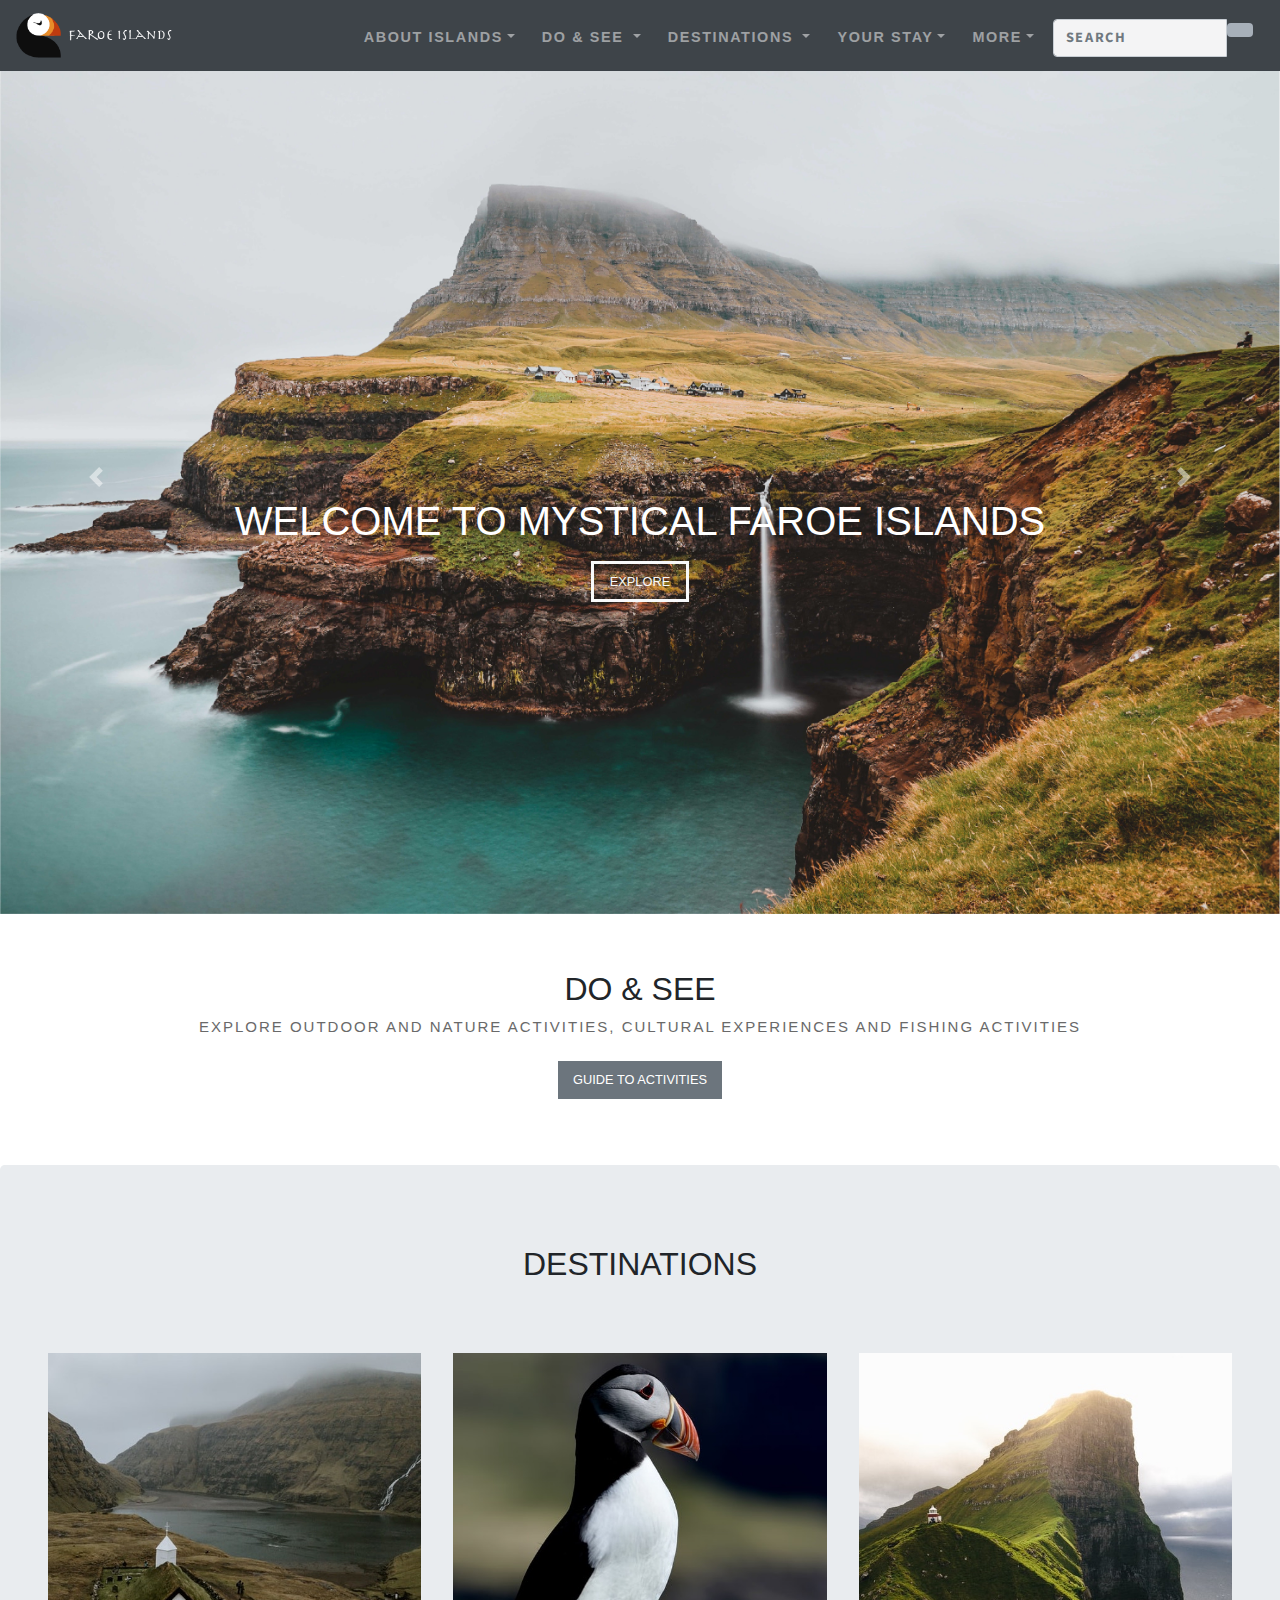
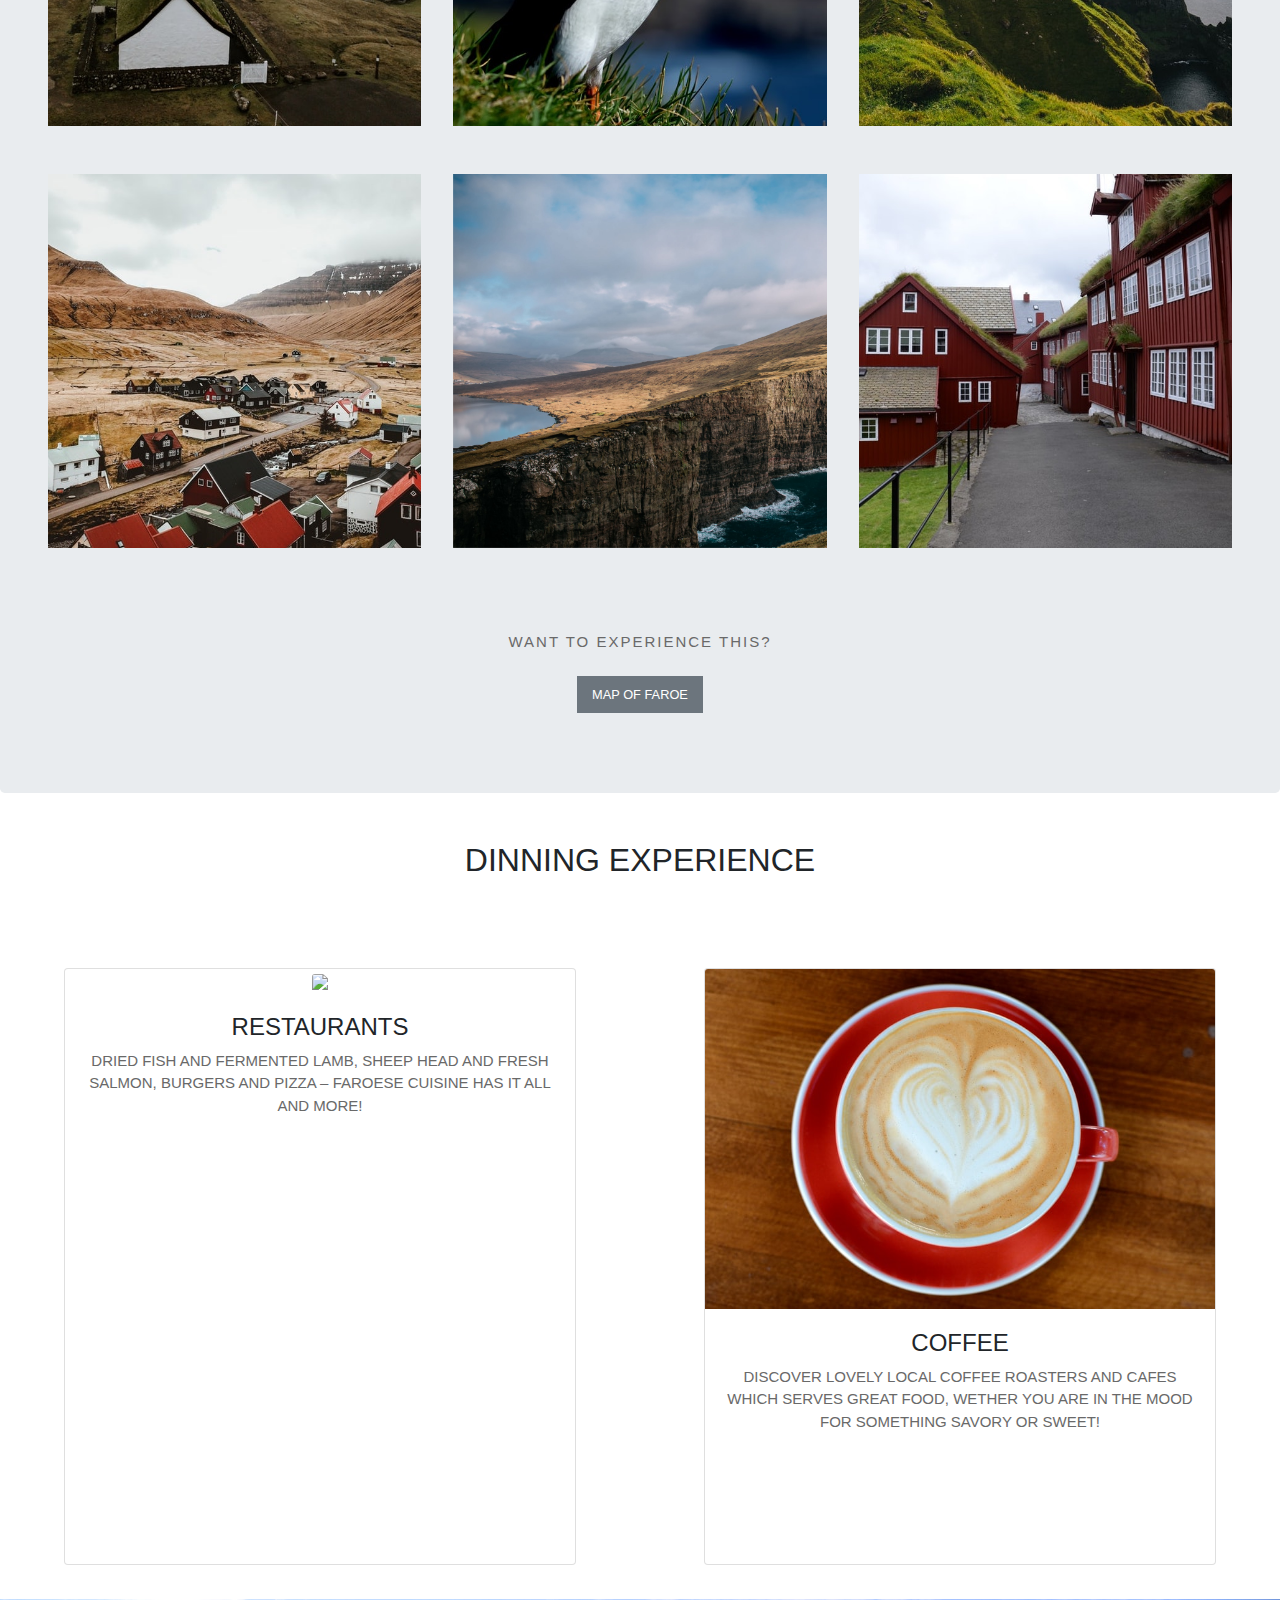
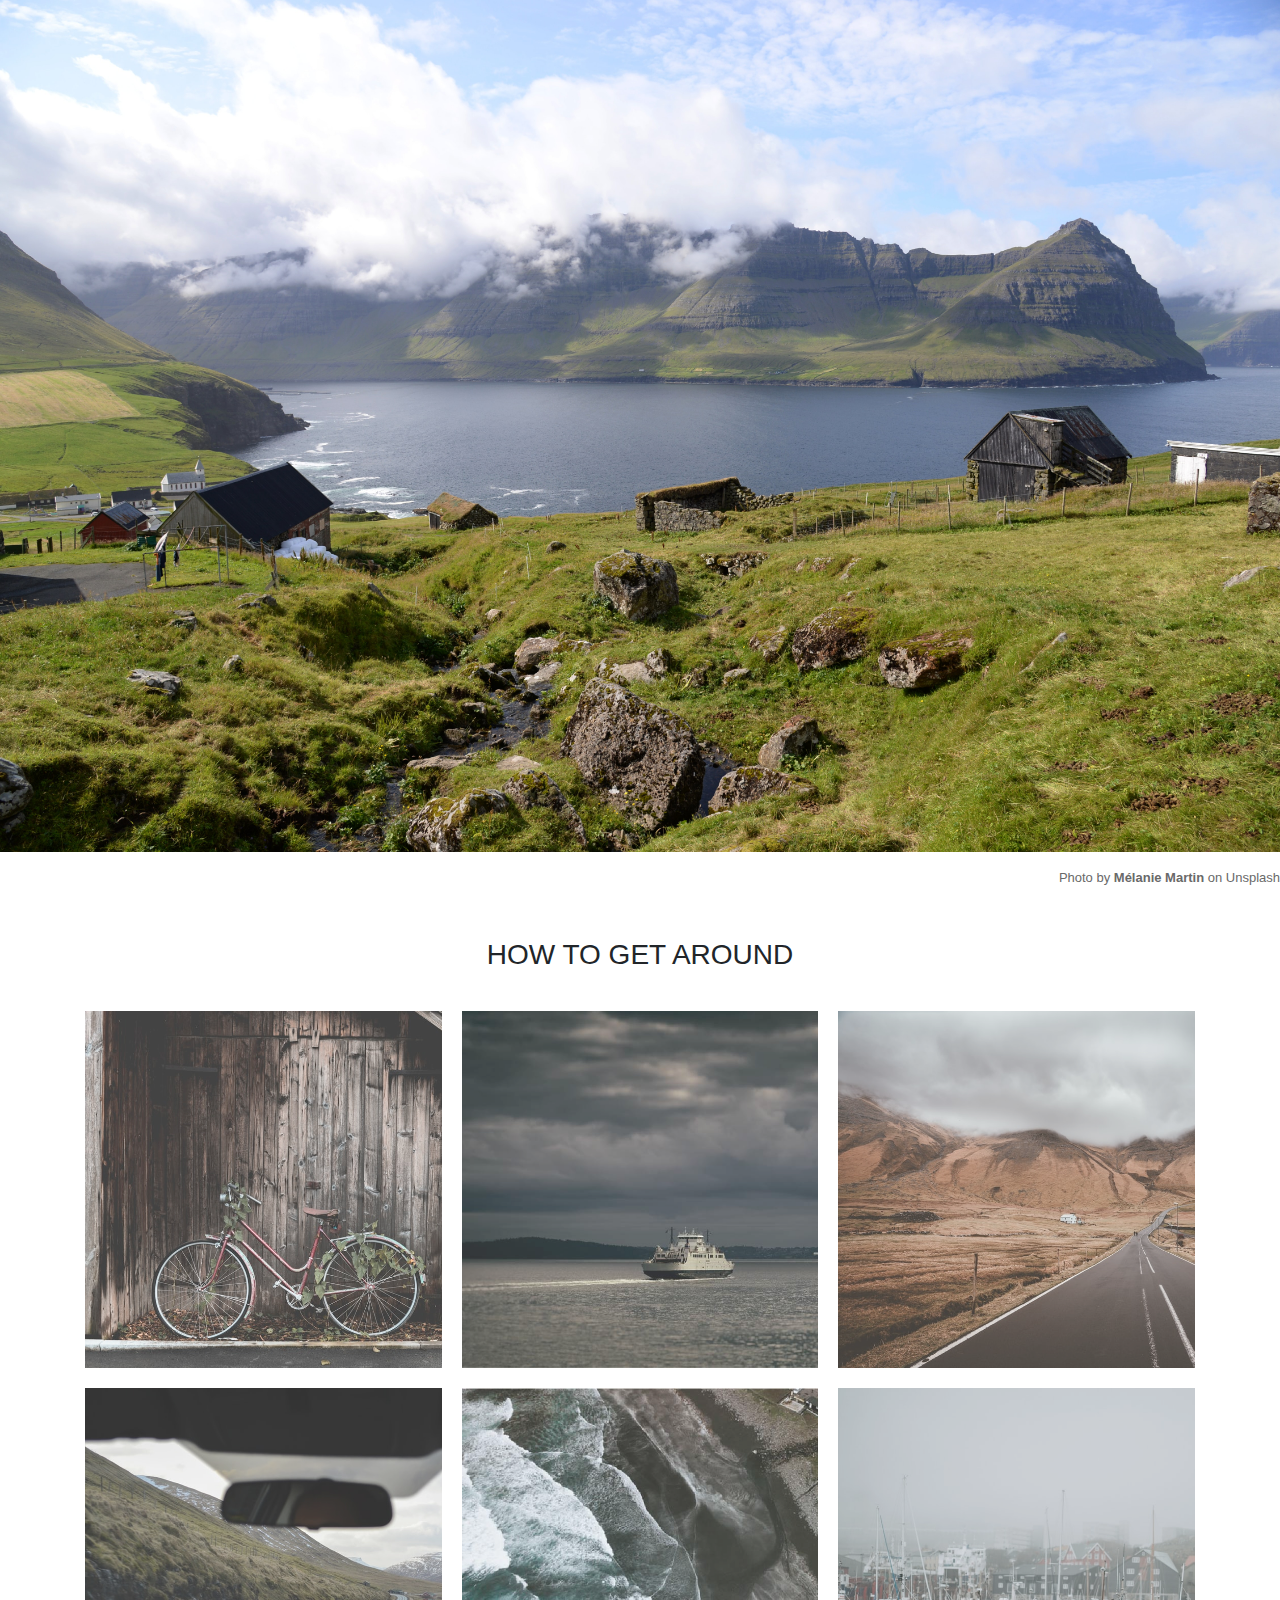
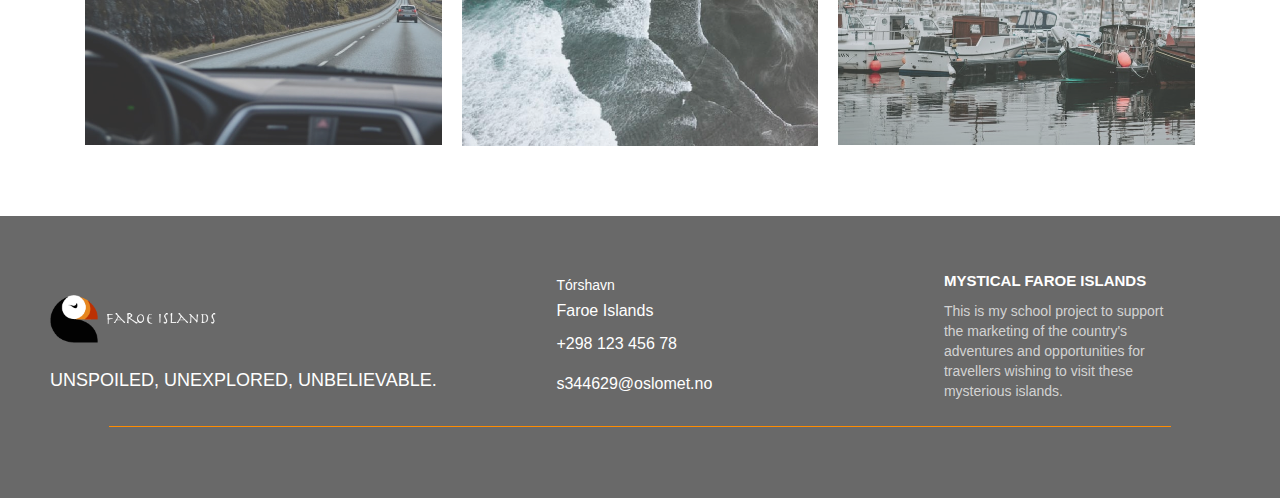
==== commit 043b59fe: "Add small changes front" ====
--- a/index.html
+++ b/index.html
@@ -187,55 +187,87 @@
     <div class="row no-padding">
     
         <div class="col-sm-4">
-            <div class="destinations">
-            <a href="destinations.html#destinationsbyinterest">
-                <img src="destinations/saksun.jpeg">
-                </a>
-            </div> 
-        </div>
-    
-    <div class="col-sm-4">
-            <div class="destinations">
-           <a href="destinations.html#destinationsbyinterest">
-                <img src="destinations/mykines.jpeg">
-                </a>
-            </div>  
+            <figure class="snip0016">
+	       <img src="destinations/saksun.jpeg" alt="saksun"/>
+	           <figcaption>
+		          <h2><span>SAKSUN</span> village</h2>
+		          <p>set in a natural circular amphitheatre high above a tidal lagoon</p>
+		          <a href="destinations.html#destinationsbyinterest"></a>
+	           </figcaption>			
+        </figure>
         </div>
         
         
         <div class="col-sm-4">
-            <div class="destinations">
-           <a href="destinations.html#destinationsbyinterest">
-                <img src="destinations/kalsoy.jpeg">
-                </a>
-            </div> 
-        </div>
-        
+            <figure class="snip0016">
+	       <img src="destinations/mykines.jpeg" alt="mykines">
+	           <figcaption>
+		          <h2><span>mykines</span>  island</h2>
+		          <p>the unspoiled island is an unparallel experience where you will get close to puffins</p>
+		          <a href="destinations.html#destinationsbyinterest"></a>
+	           </figcaption>			
+        </figure>
+        </div>
+    
+    
         <div class="col-sm-4">
-            <div class="destinations">
-            <a href="destinations.html#destinationsbyinterest">
-                <img src="destinations/gjogv.jpeg">
-                </a>
-            </div> 
-        </div>
+            <figure class="snip0016">
+	       <img src="destinations/kalsoy.jpeg" alt="kalsoy">
+	           <figcaption>
+		          <h2><span>kalsoy</span>  island</h2>
+		          <p>harsh and rugged landscapes, the Kallur Lighthouse, and the Selkie statue in Mikladalur</p>
+		          <a href="destinations.html#destinationsbyinterest"></a>
+	           </figcaption>			
+        </figure>
+        </div>
+        
         
         <div class="col-sm-4">
-            <div class="destinations">
-            <a href="destinations.html#destinationsbyinterest">
-                <img src="destinations/vagar.jpeg">
-                </a>
-            </div> 
-        </div>
-        
+            <figure class="snip0016">
+	       <img src="destinations/gjogv.jpeg" alt="gjogv">
+	           <figcaption>
+		          <h2><span>gjógv</span>  village</h2>
+		          <p>beautiful well preserved traditional Faroese building style</p>
+		          <a href="destinations.html#destinationsbyinterest"></a>
+	           </figcaption>			
+        </figure>
+        </div>
         
         <div class="col-sm-4">
-            <div class="destinations">
-            <a href="destinations.html#destinationsbyinterest">
-                <img src="destinations/torshavn.jpeg">
-                </a> 
-            </div> 
-        </div>
-    
+            <figure class="snip0016">
+	       <img src="destinations/vagar.jpg" alt="vagar">
+	           <figcaption>
+		          <h2><span>vágar</span>  island</h2>
+		          <p>visit the two largest lakes on Faroe - Sørvágsvatn and Fjallavatn</p>
+		          <a href="destinations.html#destinationsbyinterest"></a>
+	           </figcaption>			
+        </figure>
+        </div>
+        
+       
+        <div class="col-sm-4">
+            <figure class="snip0016">
+	       <img src="destinations/torshavn.jpeg" alt="torshavn">
+	           <figcaption>
+		          <h2><span>tórshavn</span>  city</h2>
+		          <p>one of the world’s smallest capitals and home to a third of the Faroese population</p>
+		          <a href="destinations.html#destinationsbyinterest"></a>
+	           </figcaption>			
+        </figure>
+        </div>
+        
+        
+        <!--- Test hover start -->
+        
+        
+      
+
+       
+        <!--- Test hover end -->
+        
+    
+        
+        
     
         <div class="col-12 narrow text-center">
         <p class="lead" style="padding-top: 35px;">Want to experience this?</p>
@@ -300,7 +332,7 @@
   font-weight: 400;">Photo by <a href="https://unsplash.com/photos/3JcbrxyJfy0" style=" color: dimgray;font-weight: 550;">Mélanie Martin</a> on Unsplash</p>
     </div>
 <h3 style="text-transform: uppercase; padding-bottom: 30px; padding-top: 50px; text-align: center;">How to get around</h3> 
-<div class="container" style="padding-bottom: 40px">
+<div class="container" style="padding-bottom: 50px">
 	<div class="gallery">
        
         <div class="content">
--- a/style.css
+++ b/style.css
@@ -357,18 +357,18 @@
     -webkit-column-count: 3;
     -moz-column-count: 3;
     column-count: 3;
-    -webkit-column-gap: 10px;
-    -moz-column-gap: 10px;
-    column-gap: 10px;
+    -webkit-column-gap: 20px;
+    -moz-column-gap: 20px;
+    column-gap: 20px;
     margin-top: 10px;
     overflow: hidden;
 }
 
 .gallery img { 
-    width: 100%; 
-    height: auto;
+    width: 150%; 
+    height: 150%;
     transition: 800ms;
-    margin-bottom: 10px;
+    margin-bottom: 20px;
     opacity: 0.8;
     
 }
@@ -420,8 +420,9 @@
 .gallery .content {
   position: relative;
   width: 100%;
-  max-width: 400px;
-  max-height: 320px;
+  height: auto;
+  max-width: 800px;
+  max-height: 600px;
   margin: 0px;
   overflow: hidden;
   float:inherit;
@@ -591,6 +592,117 @@
 }
 
 
-
-
-
+/*---test hover effect--*/
+
+.destinations img {
+    max-width: 100%;
+    transition: transform .5s ease;
+}
+
+.snip0016 img:hover {
+    transform: scale(1.1);
+}
+.snip0016 {
+    overflow: hidden;
+}
+
+figure.snip0016 {
+  color: #fff;
+  position: relative;
+  overflow: hidden;
+  background: #000000;
+  text-align: left;
+}
+
+figure.snip0016 img {
+  width: 100%;
+  max-width: 1100px;
+  max-height: 1100px;
+  opacity: 1;
+  -webkit-transition: opacity 0.35s;
+  transition: opacity 0.35s;
+}
+figure.snip0016 figcaption {
+  position: absolute;
+  bottom: 0;
+  left: 0;
+  padding: 30px 3em;
+  width: 100%;
+  height: 100%;
+}
+figure.snip0016 figcaption::before {
+  position: absolute;
+  top: 30px;
+  right: 30px;
+  bottom: 30px;
+  left: 100%;
+  border-left: 4px solid rgba(255, 255, 255, 0.8);
+  content: '';
+  opacity: 0;
+  background-color: rgba(255, 255, 255, 0.5);
+  -webkit-transition: all 0.5s;
+  transition: all 0.5s;
+  -webkit-transition-delay: 0.6s;
+  transition-delay: 0.6s;
+}
+figure.snip0016 h2,
+figure.snip0016 p {
+  margin: 0 0 5px;
+  opacity: 0;
+  -webkit-transition: opacity 0.35s, -webkit-transform 0.35s;
+  transition: opacity 0.35s,-webkit-transform 0.35s,-moz-transform 0.35s,-o-transform 0.35s,transform 0.35s;
+}
+figure.snip0016 h2 {
+  word-spacing: -0.15em;
+  font-weight: 300;
+  text-transform: uppercase;
+  -webkit-transform: translate3d(30%, 0%, 0);
+  transform: translate3d(30%, 0%, 0);
+  -webkit-transition-delay: 0.3s;
+  transition-delay: 0.3s;
+}
+figure.snip0016 h2 span {
+  font-weight: 500;
+}
+figure.snip0016 p {
+  font-weight: 200;
+  -webkit-transform: translate3d(0%, 30%, 0);
+  transform: translate3d(0%, 30%, 0);
+  -webkit-transition-delay: 0s;
+  transition-delay: 0s;
+}
+figure.snip0016 a {
+  left: 0;
+  right: 0;
+  top: 0;
+  bottom: 0;
+  position: absolute;
+  color: #ffffff;
+}
+figure.snip0016:hover img {
+  opacity: 0.7;
+}
+figure.snip0016:hover figcaption h2 {
+  opacity: 1;
+  -webkit-transform: translate3d(0%, 0%, 0);
+  transform: translate3d(0%, 0%, 0);
+  -webkit-transition-delay: 0.4s;
+  transition-delay: 0.4s;
+}
+figure.snip0016:hover figcaption p {
+  opacity: 0.9;
+  -webkit-transform: translate3d(0%, 0%, 0);
+  transform: translate3d(0%, 0%, 0);
+  -webkit-transition-delay: 0.6s;
+  transition-delay: 0.6s;
+}
+figure.snip0016:hover figcaption::before {
+  background: rgba(255, 255, 255, 0);
+  left: 30px;
+  opacity: 1;
+  -webkit-transition-delay: 0s;
+  transition-delay: 0s;
+}
+
+
+
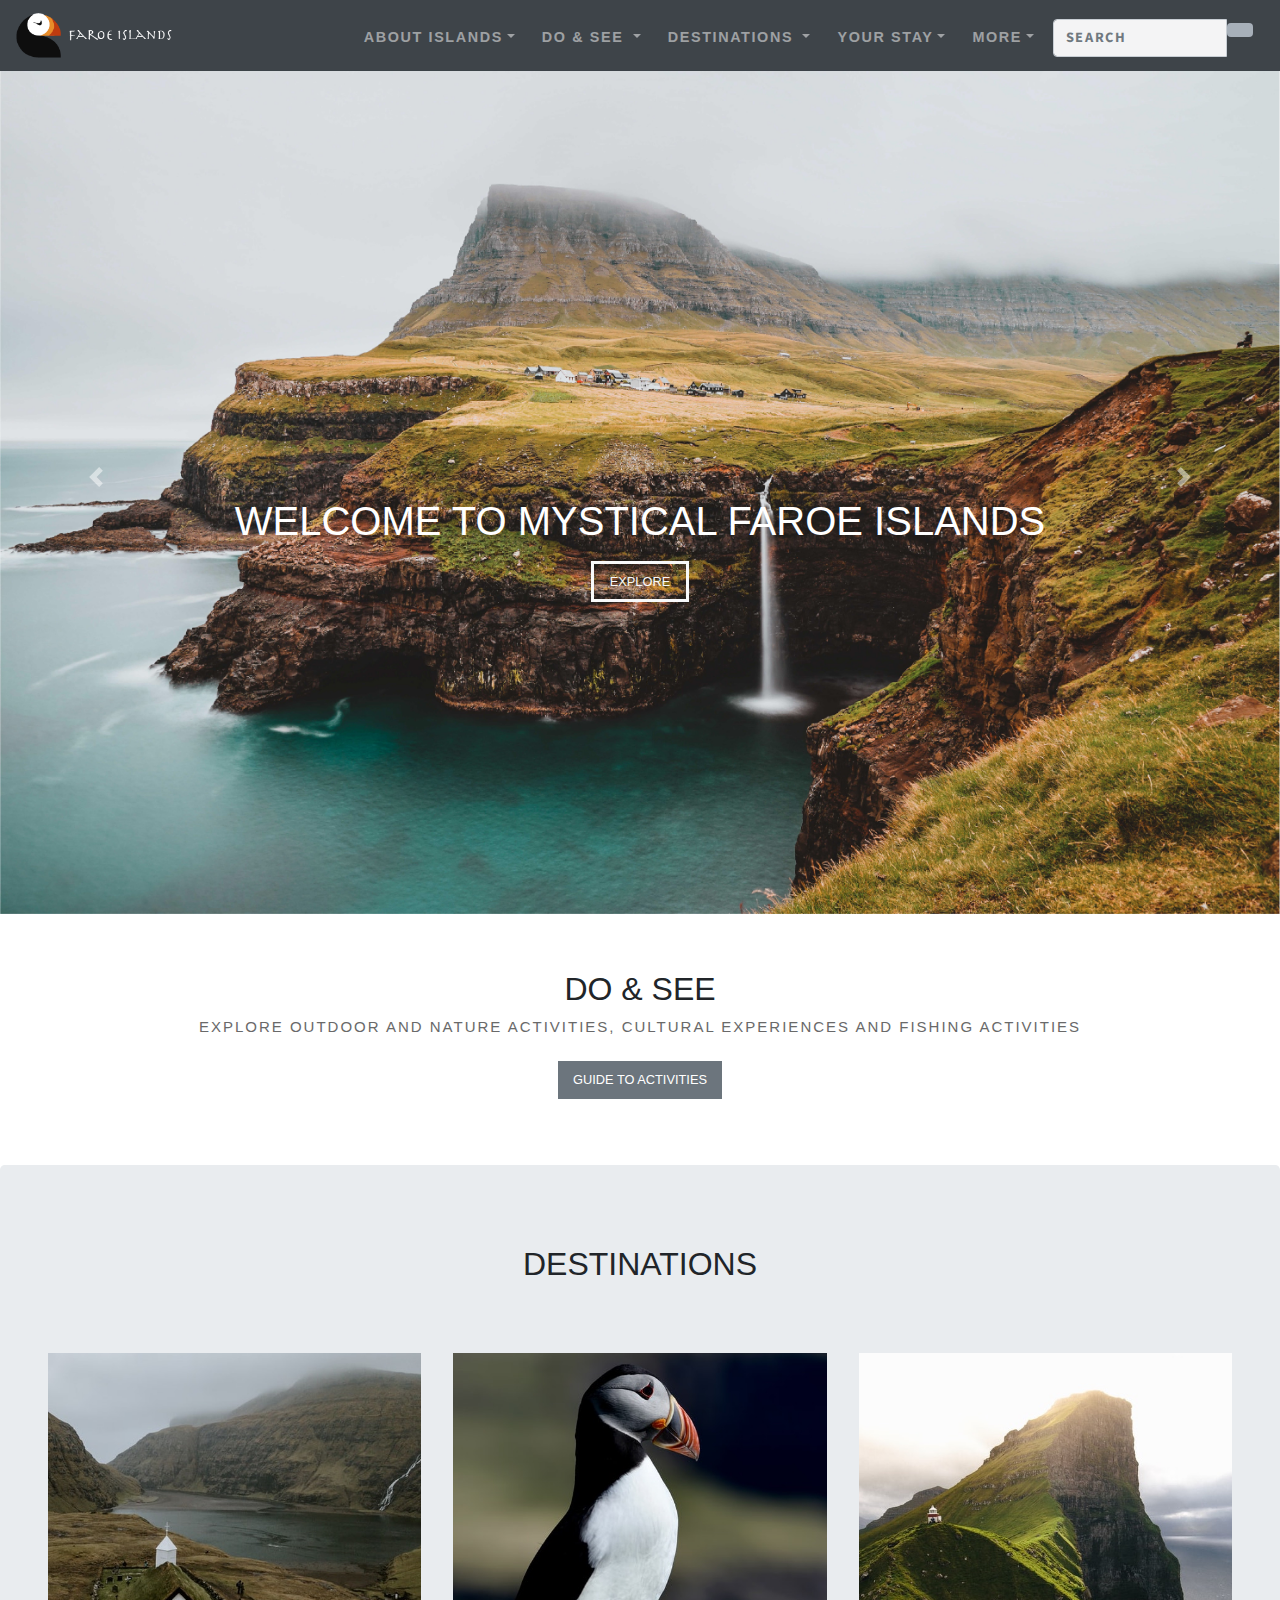
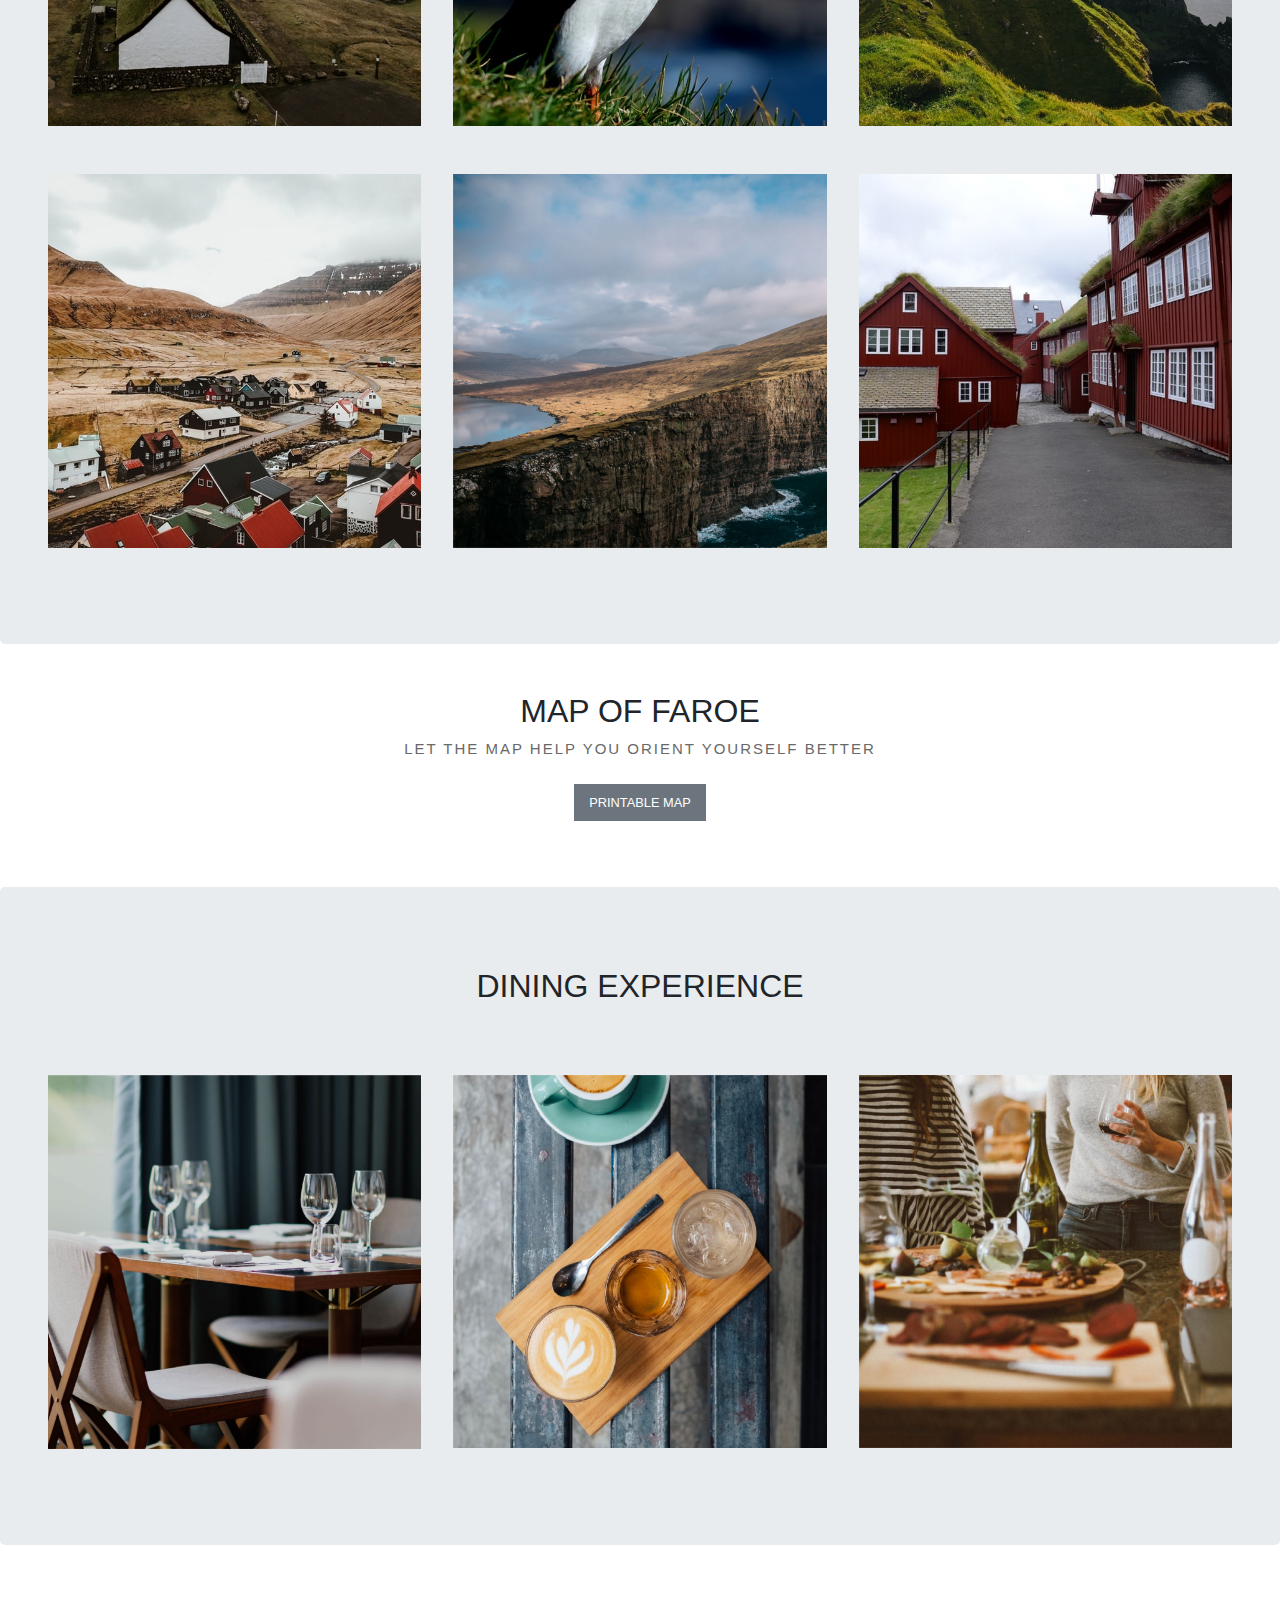
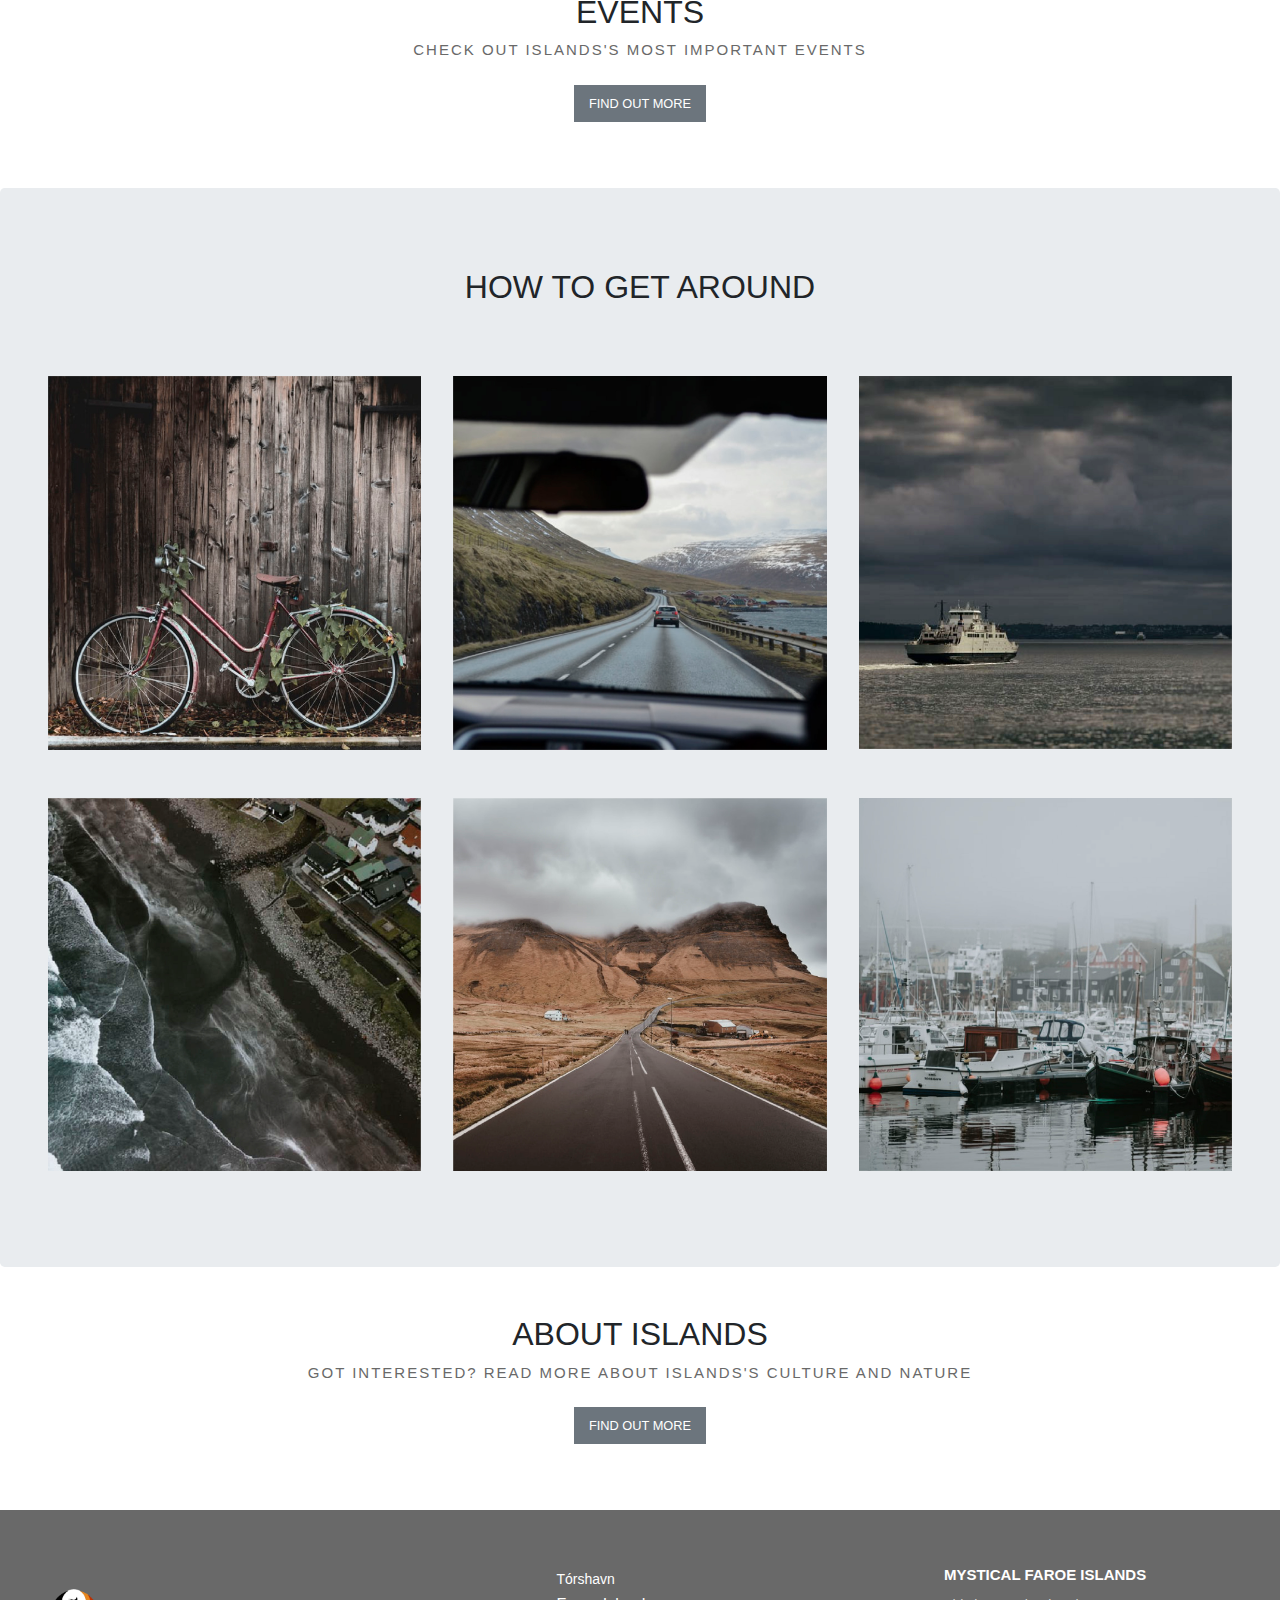
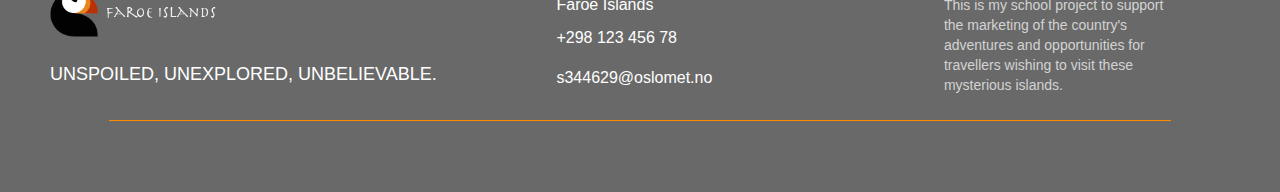
==== commit c7999a94: "Add Infographic" ====
--- a/index.html
+++ b/index.html
@@ -191,7 +191,7 @@
 	       <img src="destinations/saksun.jpeg" alt="saksun"/>
 	           <figcaption>
 		          <h2><span>SAKSUN</span> village</h2>
-		          <p>set in a natural circular amphitheatre high above a tidal lagoon</p>
+		          <p>Set in a natural circular amphitheatre high above a tidal lagoon</p>
 		          <a href="destinations.html#destinationsbyinterest"></a>
 	           </figcaption>			
         </figure>
@@ -203,7 +203,7 @@
 	       <img src="destinations/mykines.jpeg" alt="mykines">
 	           <figcaption>
 		          <h2><span>mykines</span>  island</h2>
-		          <p>the unspoiled island is an unparallel experience where you will get close to puffins</p>
+		          <p>The unspoiled island is an unparallel experience where you will get close to puffins</p>
 		          <a href="destinations.html#destinationsbyinterest"></a>
 	           </figcaption>			
         </figure>
@@ -215,7 +215,7 @@
 	       <img src="destinations/kalsoy.jpeg" alt="kalsoy">
 	           <figcaption>
 		          <h2><span>kalsoy</span>  island</h2>
-		          <p>harsh and rugged landscapes, the Kallur Lighthouse, and the Selkie statue in Mikladalur</p>
+		          <p>Harsh and rugged landscapes, the Kallur Lighthouse, and the Selkie statue in Mikladalur</p>
 		          <a href="destinations.html#destinationsbyinterest"></a>
 	           </figcaption>			
         </figure>
@@ -227,7 +227,7 @@
 	       <img src="destinations/gjogv.jpeg" alt="gjogv">
 	           <figcaption>
 		          <h2><span>gjógv</span>  village</h2>
-		          <p>beautiful well preserved traditional Faroese building style</p>
+		          <p>Beautiful well preserved traditional Faroese building style</p>
 		          <a href="destinations.html#destinationsbyinterest"></a>
 	           </figcaption>			
         </figure>
@@ -238,7 +238,7 @@
 	       <img src="destinations/vagar.jpg" alt="vagar">
 	           <figcaption>
 		          <h2><span>vágar</span>  island</h2>
-		          <p>visit the two largest lakes on Faroe - Sørvágsvatn and Fjallavatn</p>
+		          <p>Visit the two largest lakes on Faroe - Sørvágsvatn and Fjallavatn</p>
 		          <a href="destinations.html#destinationsbyinterest"></a>
 	           </figcaption>			
         </figure>
@@ -250,39 +250,82 @@
 	       <img src="destinations/torshavn.jpeg" alt="torshavn">
 	           <figcaption>
 		          <h2><span>tórshavn</span>  city</h2>
-		          <p>one of the world’s smallest capitals and home to a third of the Faroese population</p>
+		          <p>One of the world’s smallest capitals and home to a third of the Faroese population</p>
 		          <a href="destinations.html#destinationsbyinterest"></a>
 	           </figcaption>			
         </figure>
         </div>
         
-        
-        <!--- Test hover start -->
-        
-        
-      
-
-       
-        <!--- Test hover end -->
-        
-    
-        
-        
-    
-        <div class="col-12 narrow text-center">
-        <p class="lead" style="padding-top: 35px;">Want to experience this?</p>
-        <a class="btn btn-secondary btn-md" href="destinations.html#mapoffaroe" style="text-transform: uppercase">Map of Faroe</a>
-        </div>
+
     
         
     </div><!--- End Row -->
     </div><!--- End Jumbotron -->
     
     </div>
+    
+    
+    
+    
+    <div id="do & see" class="offset" style="padding-bottom: 50px">
+    
+<div class="col-12 narrow text-center">
+    <h2>MAP OF FAROE</h2>
+    <p class="lead">Let the map help you orient yourself better</p>
+    <a class="btn btn-secondary btn-md" href="do&see.html#activities" >PRINTABLE MAP</a>
+    
+</div>
+    
+</div>
+    
+    
+    
 <!--- End Destinations Section --> 
     
-    
-<!--- Start Your Stay SectionA-TEAM --> 
+<!--- Start restaurants><div id="restaurants">
+
+<div class="main">
+  <h3 style="text-transform: uppercase; text-align: center;">Dining experience</h3>
+  <ul class="cards">
+    <li class="cards_item">
+      <div class="card">
+        <div class="card_image"><img src="img/michelin.jpeg"></div>
+        <div class="card_content">
+          <h2 class="card_title">fine dining</h2>
+          <p class="card_text">Choose from a range of resturants, included the one with Michelin Star!</p>
+          <a class="btn card_btn" href="stay.html#finedining">Find Out More</a>
+        </div>
+      </div>
+    </li>
+
+      
+    <li class="cards_item">
+      <div class="card">
+        <div class="card_image"><img src="img/cafe.jpeg"></div>
+        <div class="card_content">
+          <h2 class="card_title">Cafés</h2>
+          <p class="card_text">Cafés line the streets of Tórshavn and are found in larger villages.</p>
+          <a class="btn card_btn" href="stay.html#cafes">Find Out More</a>
+        </div>
+      </div>
+    </li>
+      
+    <li class="cards_item">
+      <div class="card">
+        <div class="card_image"><img src="img/dine.jpeg"></div>
+        <div class="card_content">
+          <h2 class="card_title">Dine with Faroese</h2>
+          <p class="card_text">If you’re looking for more of a personal touch, try the "Heimablídni".</p>
+          <a class="btn card_btn" href="stay.html#dinewith">Find Out More</a>
+        </div>
+      </div>
+    </li>
+    
+    
+  </ul>
+ </div>
+</div>
+<!--- Start Your Stay SectionA-TEAM 
     
     <div id="team" class="offset">
         
@@ -324,100 +367,179 @@
 <!--- End Your Stay SectionA-TEAM -->
 
     
-<!--- Start Your TEST na 2.jumbotron -->  
-<div id="#transport">
- <div class="imagetop"><img src="img/land.jpg"/>
-    <p style="text-align: right; color: dimgray;
-    font-size: 13px;
-  font-weight: 400;">Photo by <a href="https://unsplash.com/photos/3JcbrxyJfy0" style=" color: dimgray;font-weight: 550;">Mélanie Martin</a> on Unsplash</p>
+    
+
+    
+ <div id="#transport">   
+    
+    
+    
+    
+    <div id="destinations" class="offset">
+    <div class="jumbotron container-fluid">
+        
+        <div class="col-12 text-center">
+            <h2 class="heading" style="text-transform: uppercase; padding-bottom: 30px" >Dining experience</h2>
+        </div>
+
+   
+        
+    <div class="row no-padding">
+    
+        <div class="col-sm-4">
+            <figure class="snip0016">
+	       <img src="img/rest.jpg" alt="restaurants"/>
+	           <figcaption>
+		          <h2><span>restaurants</span></h2>
+		          <p>Dried fish and fermented lamb, sheep head and fresh salmon, burgers and pizza – Faroese cuisine has it all and more!</p>
+		          <a href="stay.html#restaurants"></a>
+	           </figcaption>			
+        </figure>
+        </div>
+        
+        
+        <div class="col-sm-4">
+            <figure class="snip0016">
+	       <img src="img/destinations/cafes.jpg" alt="cafes">
+	           <figcaption>
+		          <h2><span>CAfés</span></h2>
+		          <p>Discover lovely local coffee roasters and cafes which serves great food, wether you are in the mood for something savory or sweet!</p>
+		          <a href="destinations.html#coffee"></a>
+	           </figcaption>			
+        </figure>
+        </div>
+    
+    
+        <div class="col-sm-4">
+            <figure class="snip0016">
+	       <img src="img/destinations/dine.jpg" alt="dinewithlocals">
+	           <figcaption>
+                   <h2><span>DINE</span>with<span>locals</span></h2>
+		          <p>If you’re looking for more of a personal touch, try Heimablídni, or “home hospitality”.</p>
+		          <a href="stay.html#restaurants"></a>
+	           </figcaption>			
+        </figure>
+        </div>
+        
+        
+        
+     
+        
+    </div><!--- End Row -->
+    </div><!--- End Jumbotron -->
+    
     </div>
-<h3 style="text-transform: uppercase; padding-bottom: 30px; padding-top: 50px; text-align: center;">How to get around</h3> 
-<div class="container" style="padding-bottom: 50px">
-	<div class="gallery">
-       
-        <div class="content">
-             <a href="stay.html#bike">
-            <div class="content-overlay"></div>
-            
-            <img class="content-image" src="img/plan/bike.jpeg" width="100%" height="auto">
-                <div class="content-details fadeIn-top">
-               <h3>RENT A BIKE</h3>
-                    <p>be as a local</p>
-                </div>  
-            </a>
-        </div> 
-        
-        
-        <div class="content">
-            <a href="stay.html#car">
-            <div class="content-overlay"></div>
-            <img class="content-image" src="img/plan/car.jpeg" width="100%" height="auto">
-                <div class="content-details fadeIn-top">
-               <h3>rent a car</h3>
-                    <p>be flexible</p>
-                </div>
-            </a>
-        </div> 
-		
-        <div class="content">
-            <a href="stay.html#ferry">
-            <div class="content-overlay"></div>
-            <img class="content-image" src="img/plan/ferryc.jpg" width="100%" height="auto">
-                <div class="content-details fadeIn-top">
-               <h3>Take a ferry</h3>
-                    <p>don't get seasick</p>
-                </div>
-            </a>
-        </div> 
-        
-			
-		<div class="content">
-            <a href="stay.html#fly">
-            <div class="content-overlay"></div>
-            <img class="content-image" src="img/plan/flyc.jpg" width="100%" height="auto">
-                <div class="content-details fadeIn-top">
-               <h3>Take a flight</h3>
-                    <p>enjoy views</p>
-                </div>
-                </a>
-        </div> 
-		
-		<div class="content">
-            <a href="stay.html#public">
-            <div class="content-overlay"></div>
-            <img class="content-image" src="img/plan/public.jpeg" width="100%" height="auto">
-                <div class="content-details fadeIn-top">
-               <h3>Take public transport</h3>
-                    <p>travel with locals</p>
-                </div>
-                </a>
-        </div> 
-		
-        <div class="content">
-            <a href="stay.html#boat">
-            <div class="content-overlay"></div>
-            <img class="content-image" src="img/plan/boat.jpeg" width="100%" height="auto">
-                <div class="content-details fadeIn-top">
-               <h3>Take a boat</h3>
-                    <p>islands won't stop you</p>
-                </div>
-                </a>
-        </div>  
-          
-	</div> 
-</div>
-</div>
+    
+    
+    <div id="do & see" class="offset" style="padding-bottom: 50px">
+    
+<div class="col-12 narrow text-center">
+    <h2>EVENTS</h2>
+    <p class="lead">Check out Islands's most important events</p>
+    <a class="btn btn-secondary btn-md" href="do&see.html#events" >Find out more</a>
+    
+</div>
+    
+</div>
+    
+    
+    
+        <div id="destinations" class="offset">
+    <div class="jumbotron container-fluid">
+        
+        <div class="col-12 text-center">
+            <h2 class="heading" style="text-transform: uppercase; padding-bottom: 30px" >How to get around</h2>
+        </div>
+
    
-    
-    
-    
-    
-    
-    
-    
-    
-    
-    
+        
+    <div class="row no-padding">
+    
+        <div class="col-sm-4">
+            <figure class="snip0016">
+	       <img src="img/plan/bike.jpg" alt="bike"/>
+	           <figcaption>
+		          <h2>RENT A <span>BIKE</span></h2>
+		          <p>be sporty</p>
+		          <a href="stay.html#bike"></a>
+	           </figcaption>			
+        </figure>
+        </div>
+        
+        
+        <div class="col-sm-4">
+            <figure class="snip0016">
+	       <img src="img/plan/car.jpg" alt="car">
+	           <figcaption>
+		          <h2>RENT A <span>car</span></h2>
+		          <p>be flexible</p>
+		          <a href="stay.html#car"></a>
+	           </figcaption>			
+        </figure>
+        </div>
+    
+    
+        <div class="col-sm-4">
+            <figure class="snip0016">
+	       <img src="img/plan/ferry.jpg" alt="ferry">
+	           <figcaption>
+                   <h2>Take a <span>ferry</span></h2>
+		          <p>don't get seasick</p>
+		          <a href="stay.html#ferry"></a>
+	           </figcaption>			
+        </figure>
+        </div>
+        
+        <div class="col-sm-4">
+            <figure class="snip0016">
+	       <img src="img/plan/flight.jpg" alt="fly">
+	           <figcaption>
+                   <h2>Take a <span>fly</span></h2>
+		          <p>enjoy views</p>
+		          <a href="stay.html#fly"></a>
+	           </figcaption>			
+        </figure>
+        </div>
+        
+        <div class="col-sm-4">
+            <figure class="snip0016">
+	       <img src="img/plan/public.jpg" alt="public">
+	           <figcaption>
+                   <h2>Take <span>public transport</span></h2>
+		          <p>travel with locals</p>
+		          <a href="stay.html#public"></a>
+	           </figcaption>			
+        </figure>
+        </div>
+        
+        <div class="col-sm-4">
+            <figure class="snip0016">
+	       <img src="img/plan/boat.jpg" alt="boat">
+	           <figcaption>
+                   <h2>Take a <span>boat</span></h2>
+		          <p>islands won't stop you</p>
+		          <a href="stay.html#boat"></a>
+	           </figcaption>			
+        </figure>
+        </div>
+        
+    </div><!--- End Row -->
+    </div><!--- End Jumbotron -->
+    
+    </div>
+    
+    
+    
+    <div id="do & see" class="offset" style="padding-bottom: 50px">
+    
+<div class="col-12 narrow text-center">
+    <h2>ABOUT ISLANDS</h2>
+    <p class="lead">Got interested? Read more about Islands's culture and nature</p>
+    <a class="btn btn-secondary btn-md" href="about.html#practical" >Find out more</a>
+    
+</div>
+    
+</div>
     
     
     
--- a/style.css
+++ b/style.css
@@ -105,7 +105,8 @@
 
 .carousel-item {
     padding-top: 70px;
-    padding-bottom: 40px;
+    padding-bottom: 40px; 
+    transition(.8s ease-in-out left);
 }
 
 /*-- Do & See Section --*/
@@ -135,9 +136,7 @@
 .destinations {
     overflow: hidden;
 }
-.card {
-    margin: 3rem;
-}
+
 
 
 /*--- Media queries Carousel --*/
@@ -544,15 +543,20 @@
 /*---mediaDestinations--*/
 
 
-@media screen and (max-width: 479px) {
+@media screen and (max-width: 767px) {
     .row no-padding { 
         -webkit-column-count: 1;
         -moz-column-count: 1;
         column-count: 1;
     }
-    .row no-padding div { 
-        margin: 0; 
-        width: 200px;
+}
+
+@media screen and (max-width: 479px) {
+	.snip0016 h2 {
+        font-size: 35px;
+    }
+    .snip0016 p {
+        font-size: 10px;
     }
 }
 
@@ -570,11 +574,9 @@
     background-color: darkorange!important; 
 }
 
-.bm--card-equal-height {
-   display: flex;
-   flex-direction: column;
-   height: 100%;
-}
+
+
+
 
 
 
@@ -706,3 +708,130 @@
 
 
 
+@media screen and (max-width: 999px) {
+	.snip0016 h2 {
+        font-size: 15px;
+    }
+    .snip0016 p {
+        font-size: 10px;
+    }
+}
+@media screen and (max-width: 579px) {
+	.snip0016 h2 {
+        font-size: 32px;
+    }
+    .snip0016 p {
+        font-size: 15px;
+    }
+}
+@media screen 
+  and (min-width: 580px)
+    and (max-width: 998px) {
+        .snip0016 p {
+            color: transparent;
+        }
+}
+
+/*--dinning experience --*/
+#restaurants {
+    padding-top: 40px;
+}
+#restaurants img {
+  height: auto;
+  max-width: 100%;
+  vertical-align: middle;
+}
+.cards {
+  display: flex;
+min-height: 100%;
+   align-items: stretch;
+  flex-wrap: wrap;
+  list-style: none;
+  margin: 0;
+  padding: 0;
+}
+
+.cards_item {
+  display: flex;
+  padding: 0.rem 0 0 1rem;
+}
+
+@media (min-width: 40rem) {
+  .cards_item {
+    width: 50%;
+    height: 100%;
+  }
+}
+
+@media (min-width: 56rem) {
+  .cards_item {
+    width: 33.3333%;
+      height: 100%;
+  }
+}
+
+.card {
+  background-color: white;
+  border-radius: 5px;
+  display: flex;
+ align-items: stretch;
+  flex-direction: column;
+  overflow: hidden;
+    margin: 1rem;
+}
+
+.card_content {
+  padding: 1rem;
+  background-color: dimgray;
+}
+
+.card_title {
+  color: #ffffff;
+  font-size: 19px;
+  font-weight: 700;
+  letter-spacing: 1px;
+  text-transform: uppercase;
+  margin: 0px;
+  text-align: center;
+    padding-bottom: 10px;
+}
+
+.card_text {
+  color: #ffffff;
+  font-size: 14px;
+  line-height: 1.5;
+  margin-bottom: 1.25rem;    
+  text-align: center;
+}
+.main {
+  max-width: 1900px;
+  margin: 0 auto;
+}
+#restaurants btn {
+  color: #ffffff;
+  padding: 0.8rem;
+  font-size: 14px;
+  text-transform: uppercase;
+  border-radius: 4px;
+  font-weight: 400;
+    text-align: center;
+  display: flex;
+    align-items: center;
+    justify-content: center;
+  width: 100%;
+  cursor: pointer;
+  border: 1px solid rgba(255, 255, 255, 0.2);
+  background: transparent;
+}
+.card_btn {
+    align-content: center;
+}
+.btn:hover {
+  background-color: darkorange;
+}
+
+
+#destinations {
+  max-width: 1900px;
+  margin: 0 auto;
+}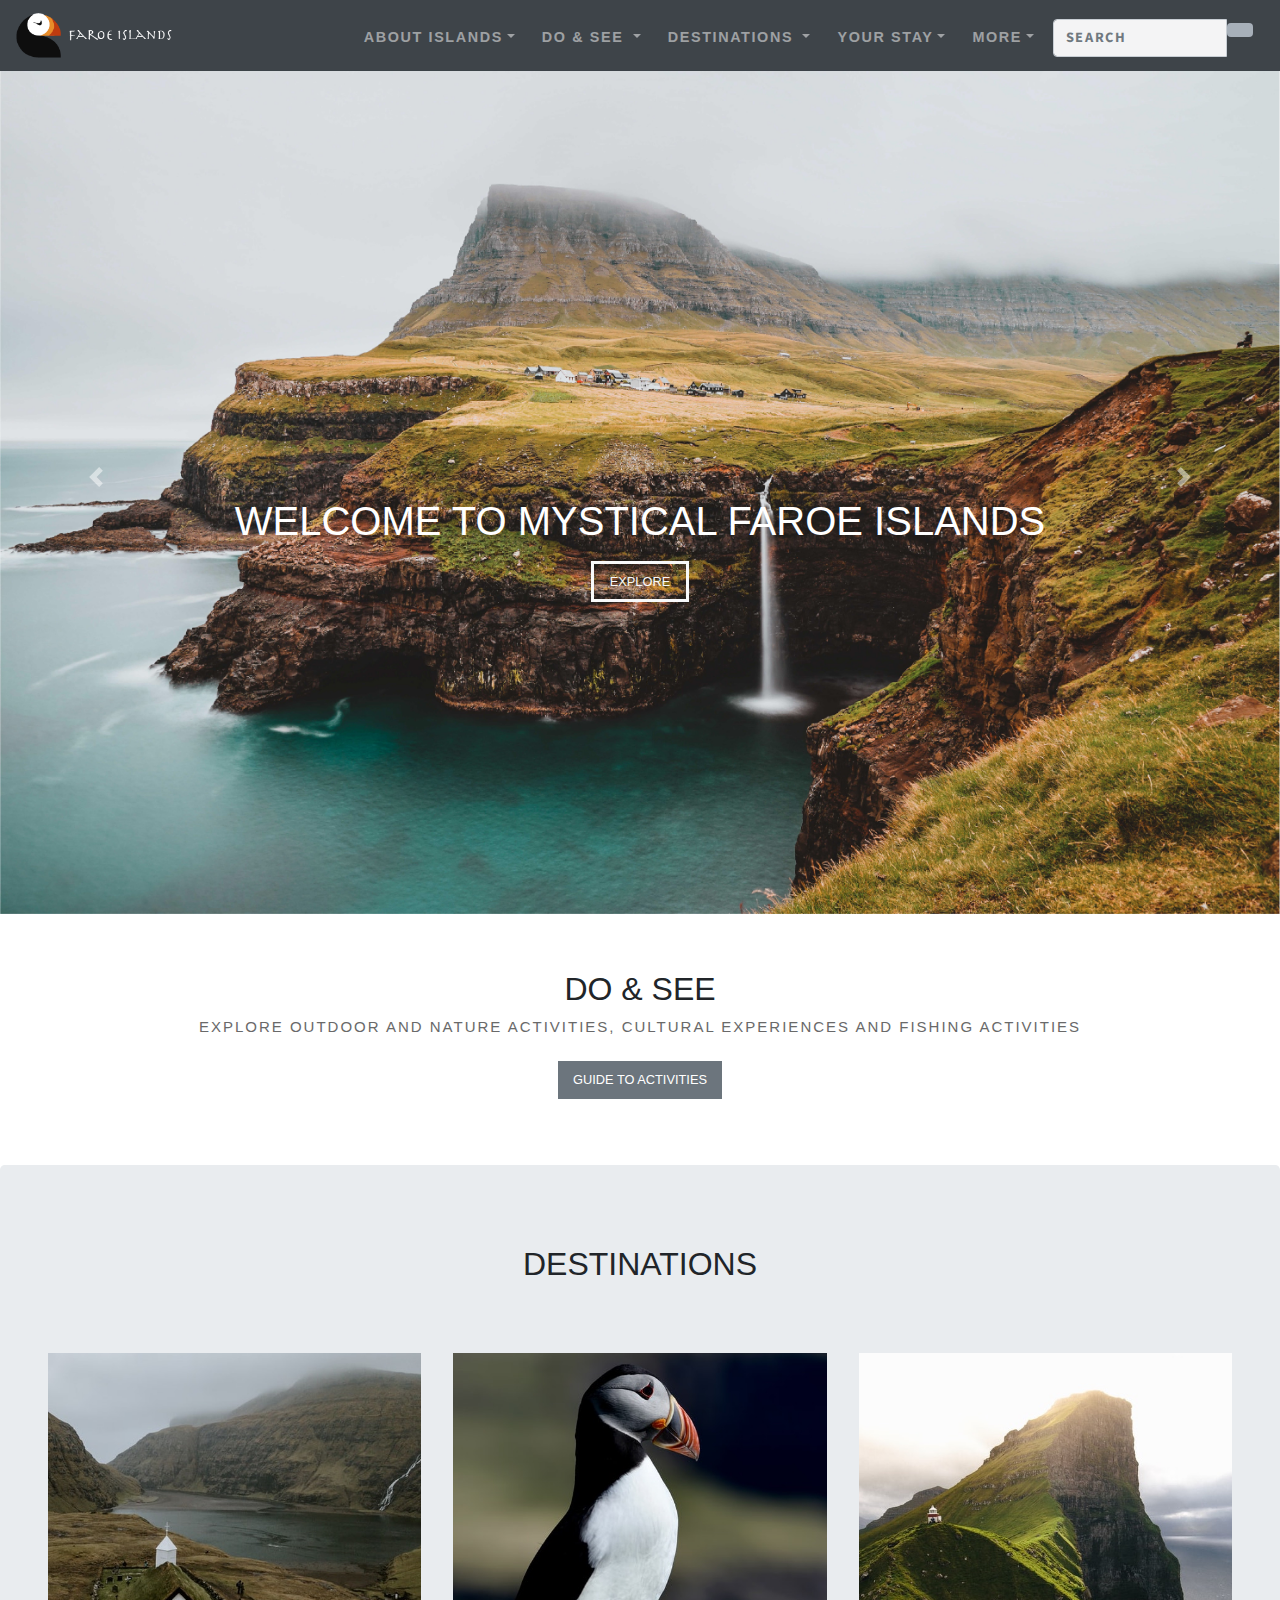
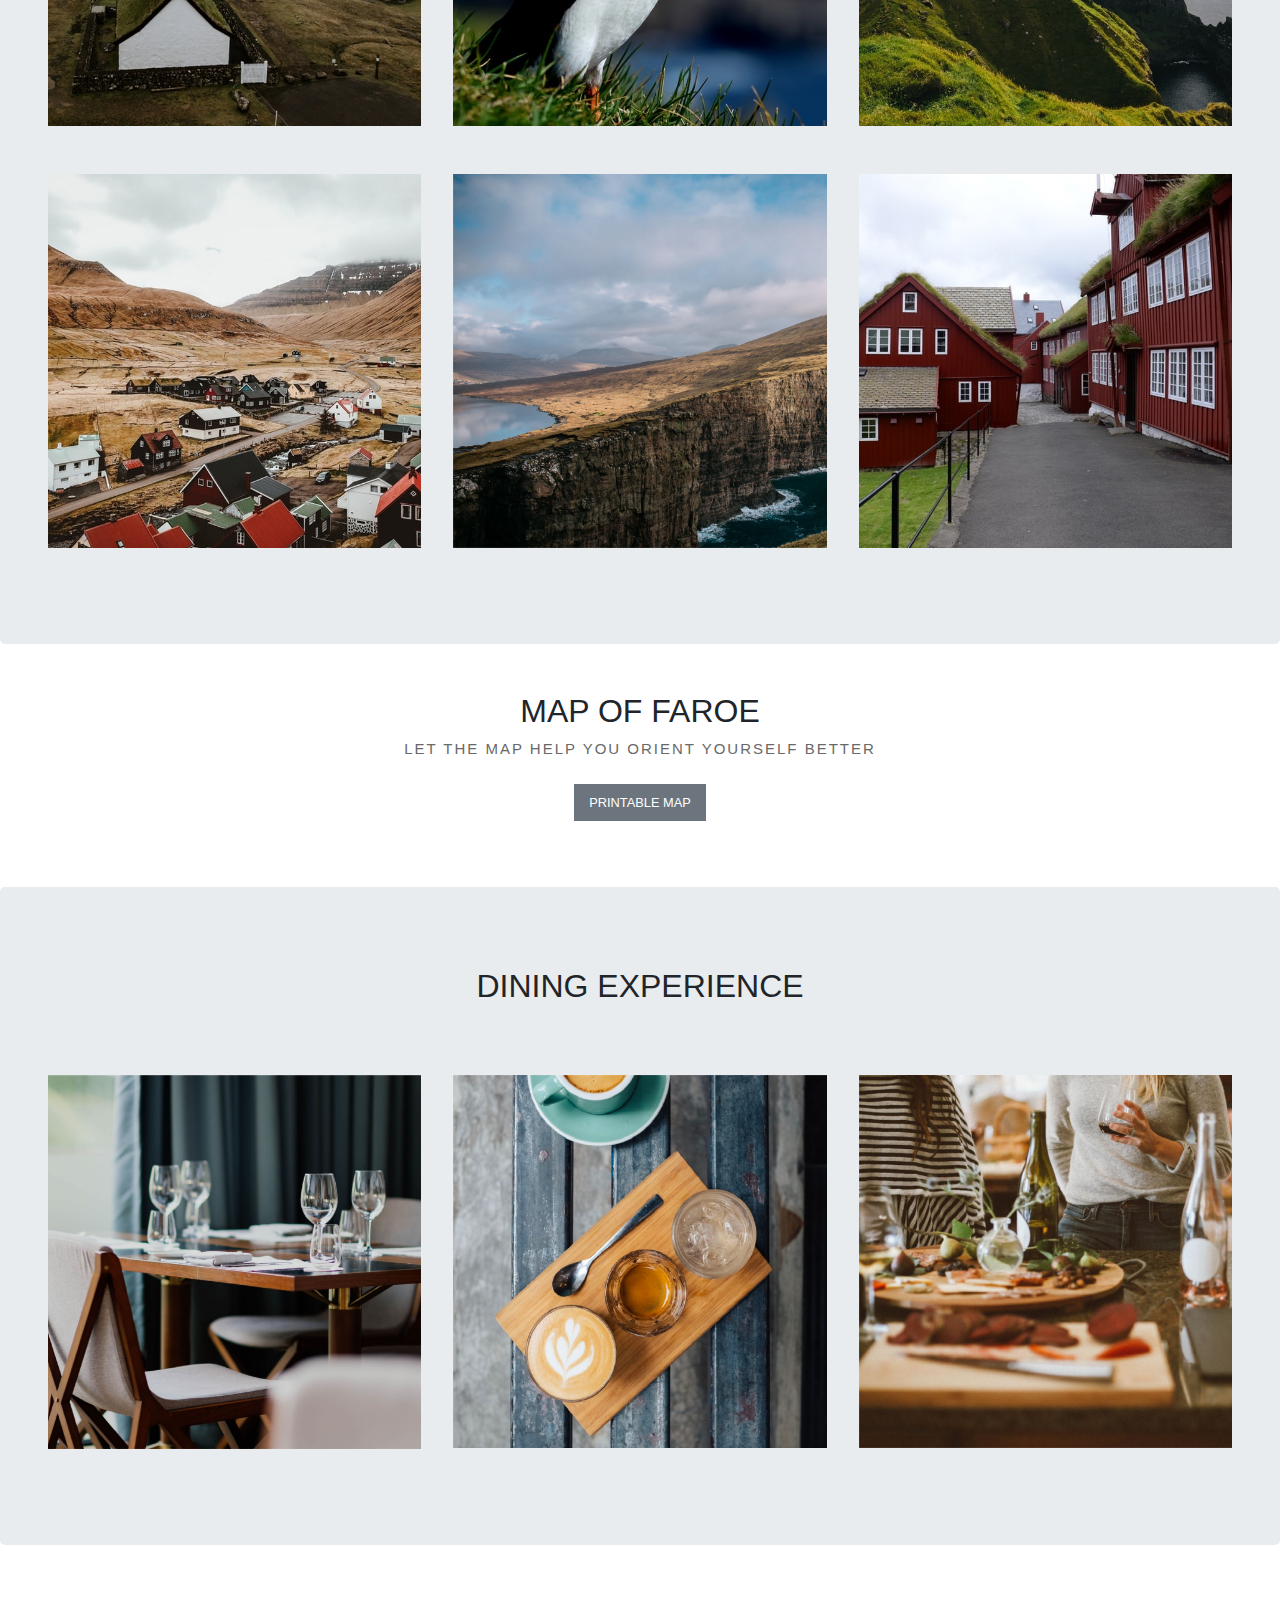
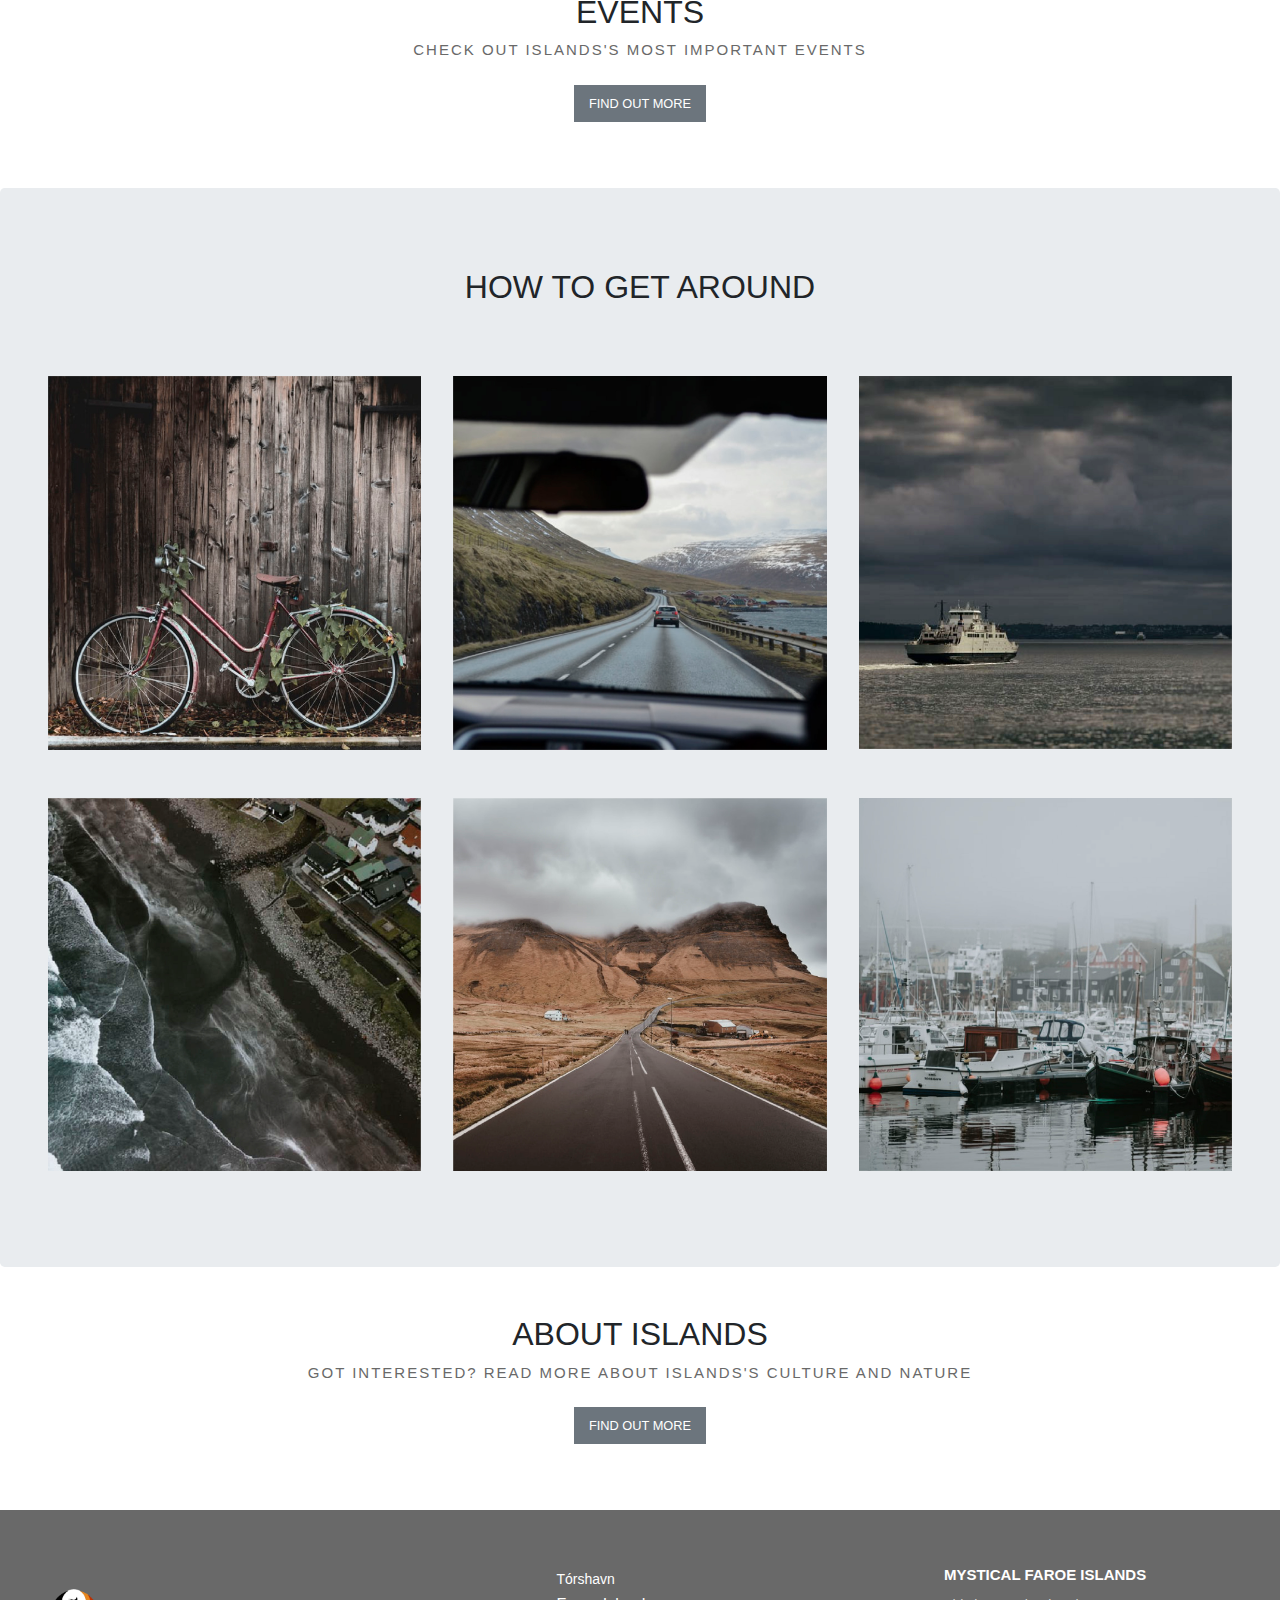
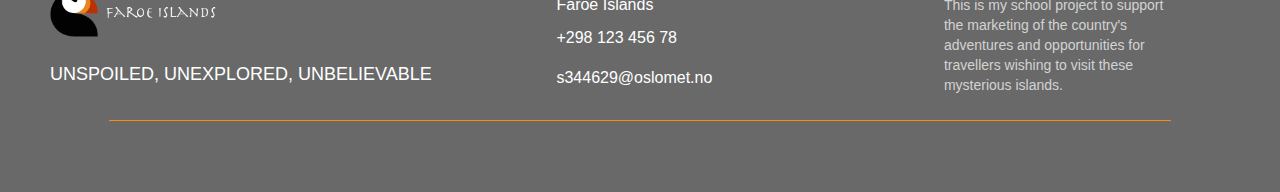
==== commit 0a9332cb: "Small changes at About Page" ====
--- a/index.html
+++ b/index.html
@@ -561,7 +561,7 @@
                 </div>
 				
                 <div class="text">
-				<p>Unspoiled, Unexplored, Unbelievable.</p>
+				<p>Unspoiled, Unexplored, Unbelievable</p>
                 </div>
                 
                 
